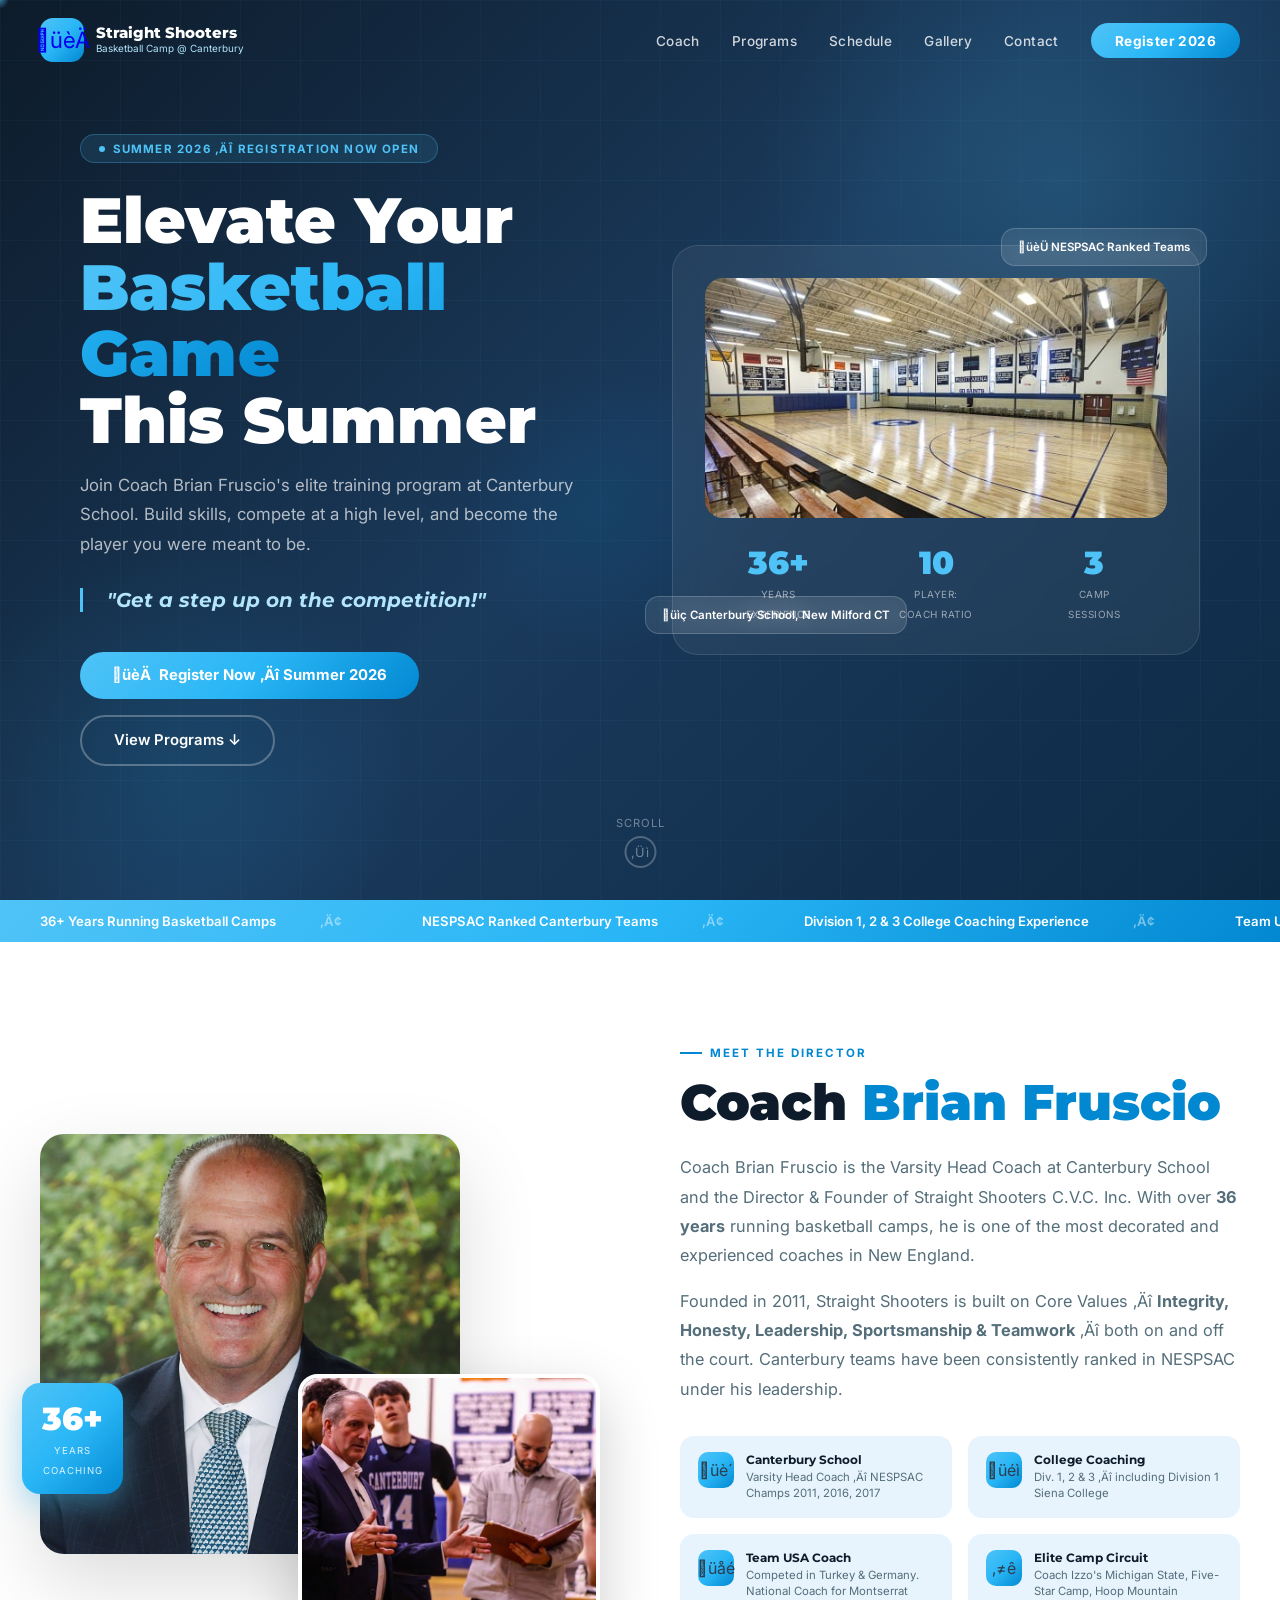
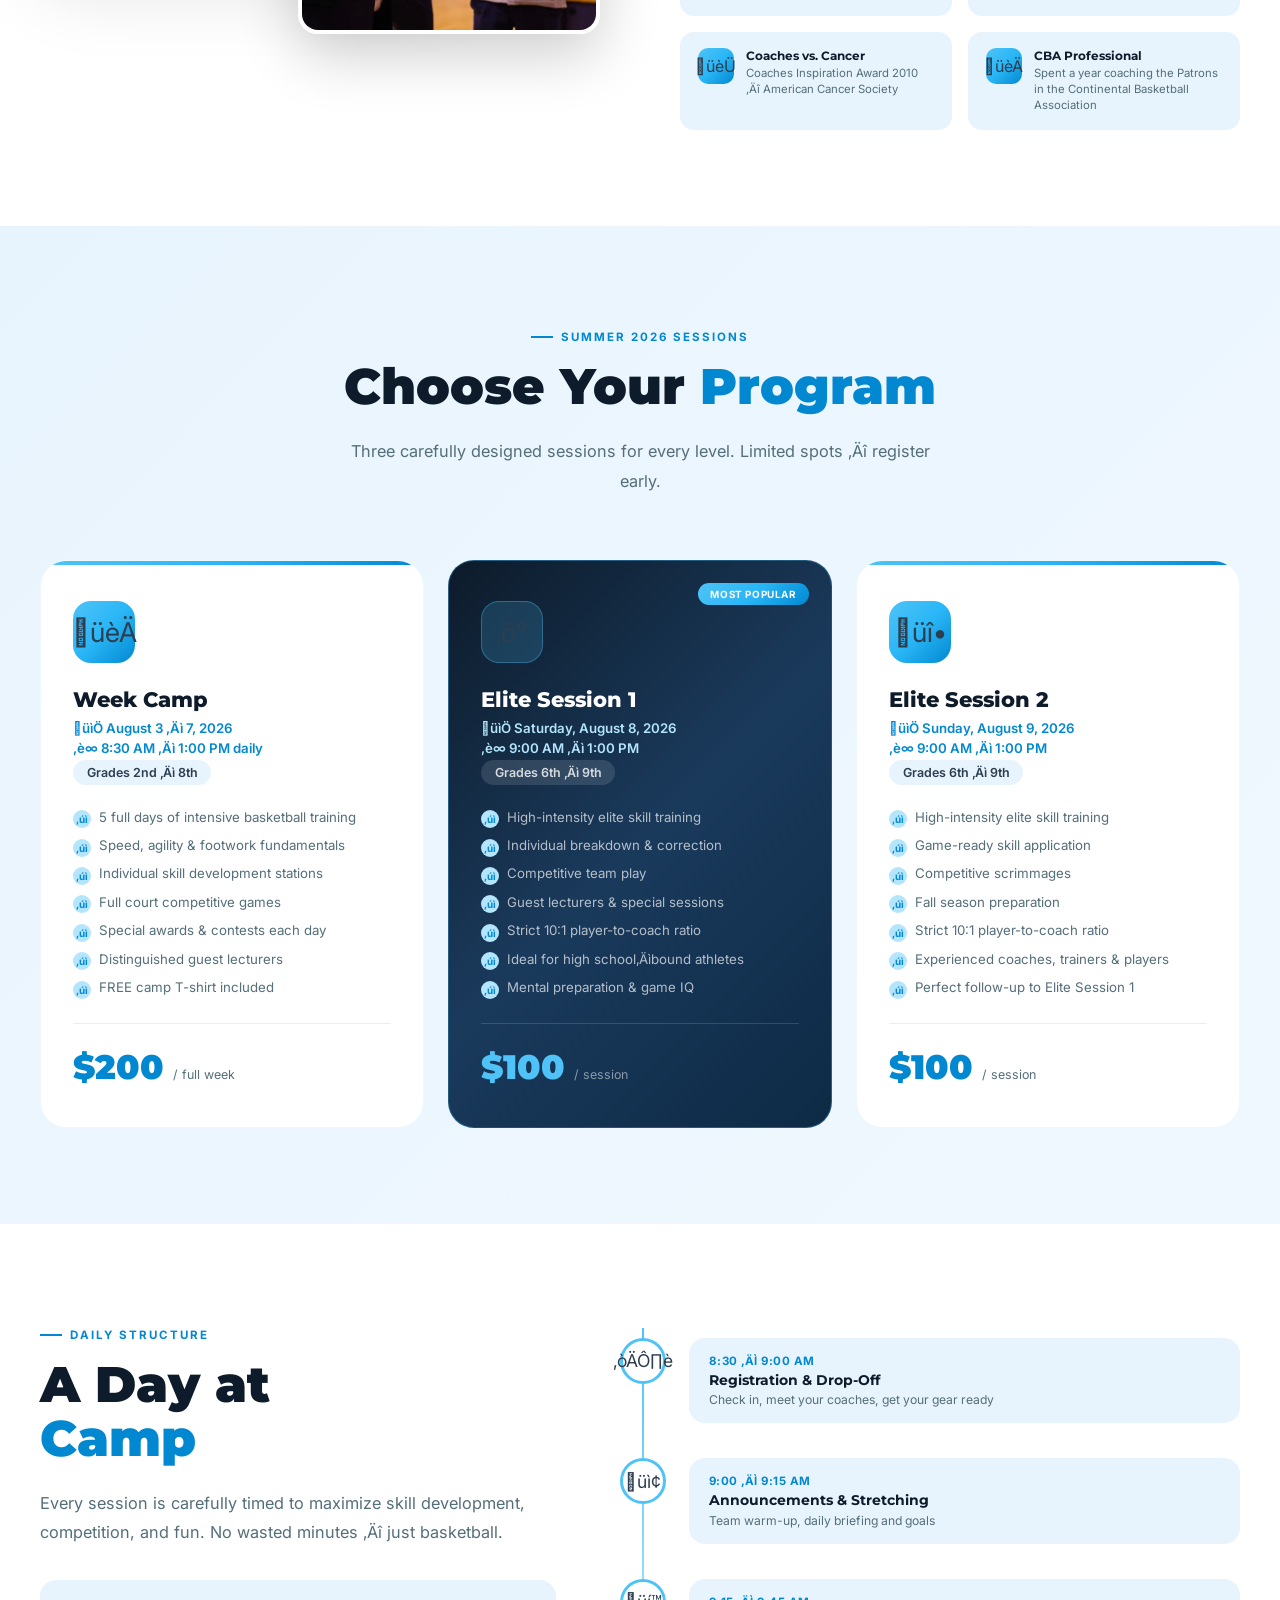
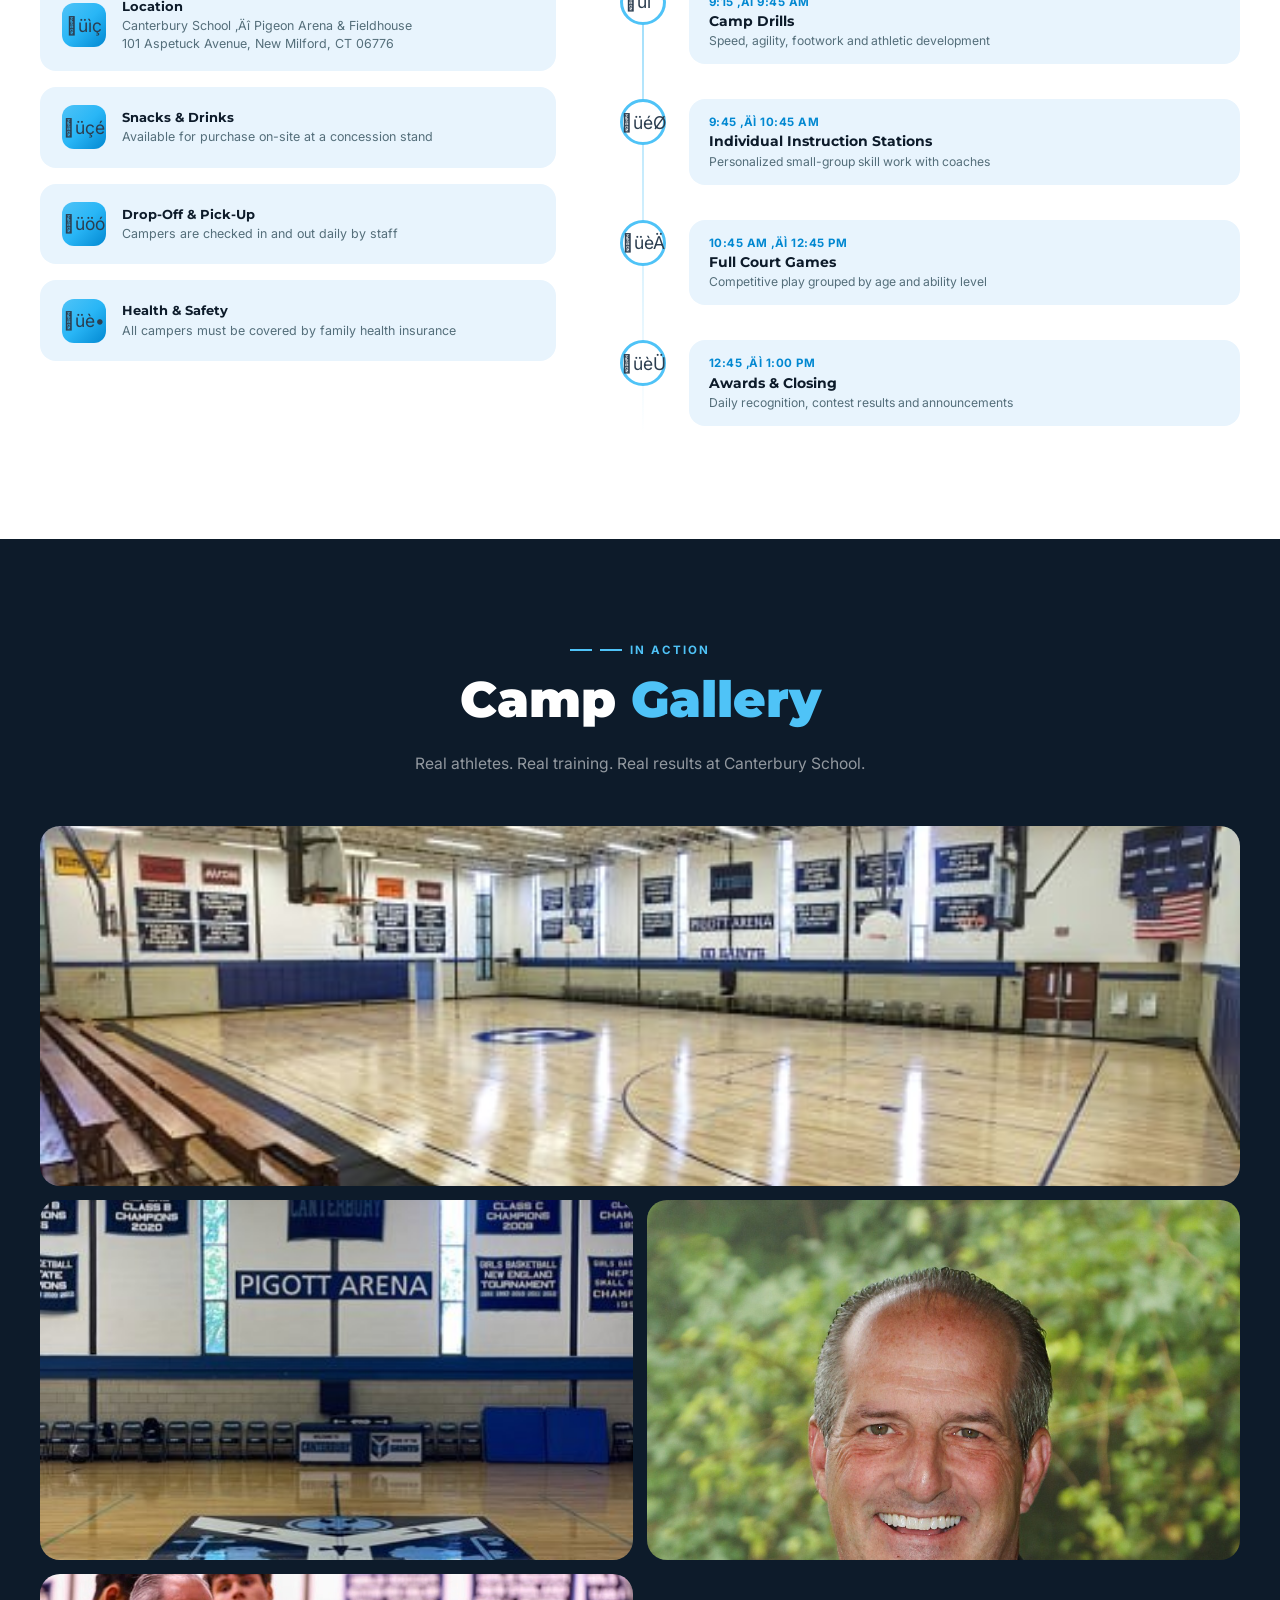
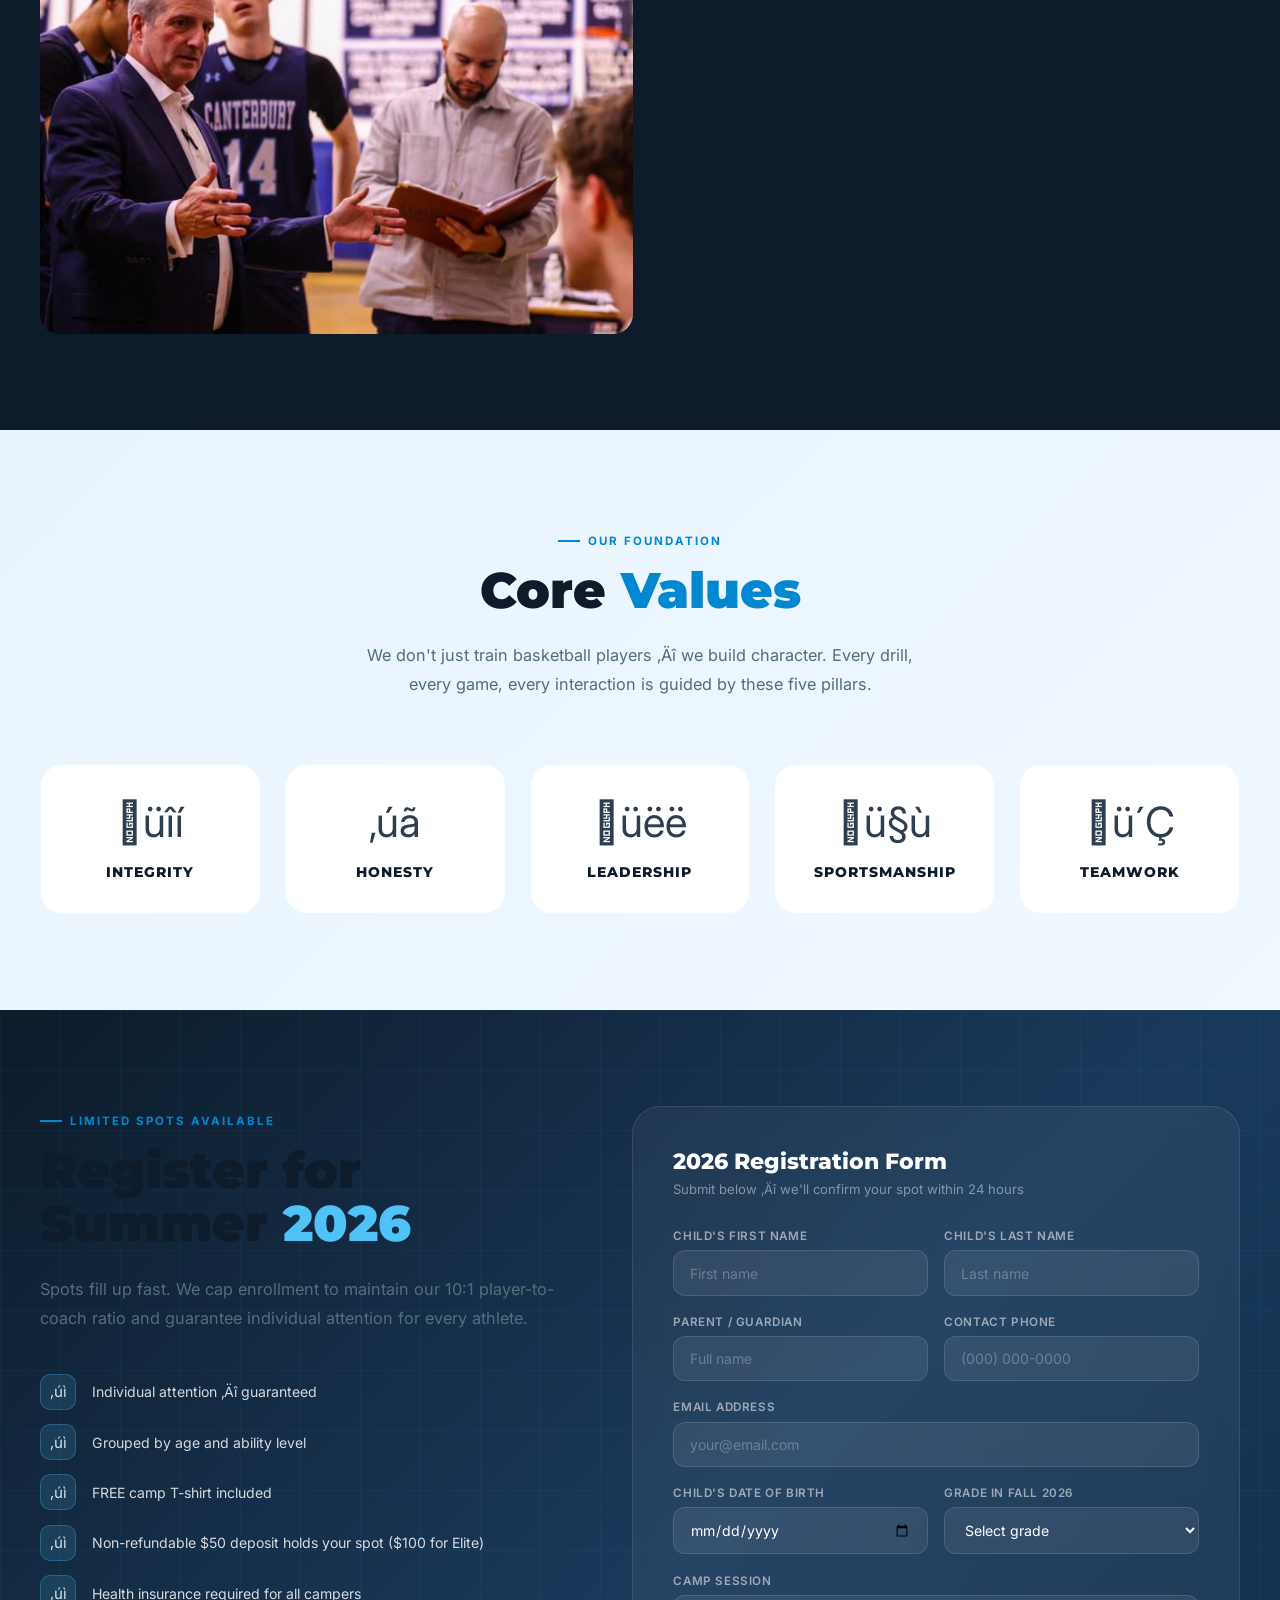
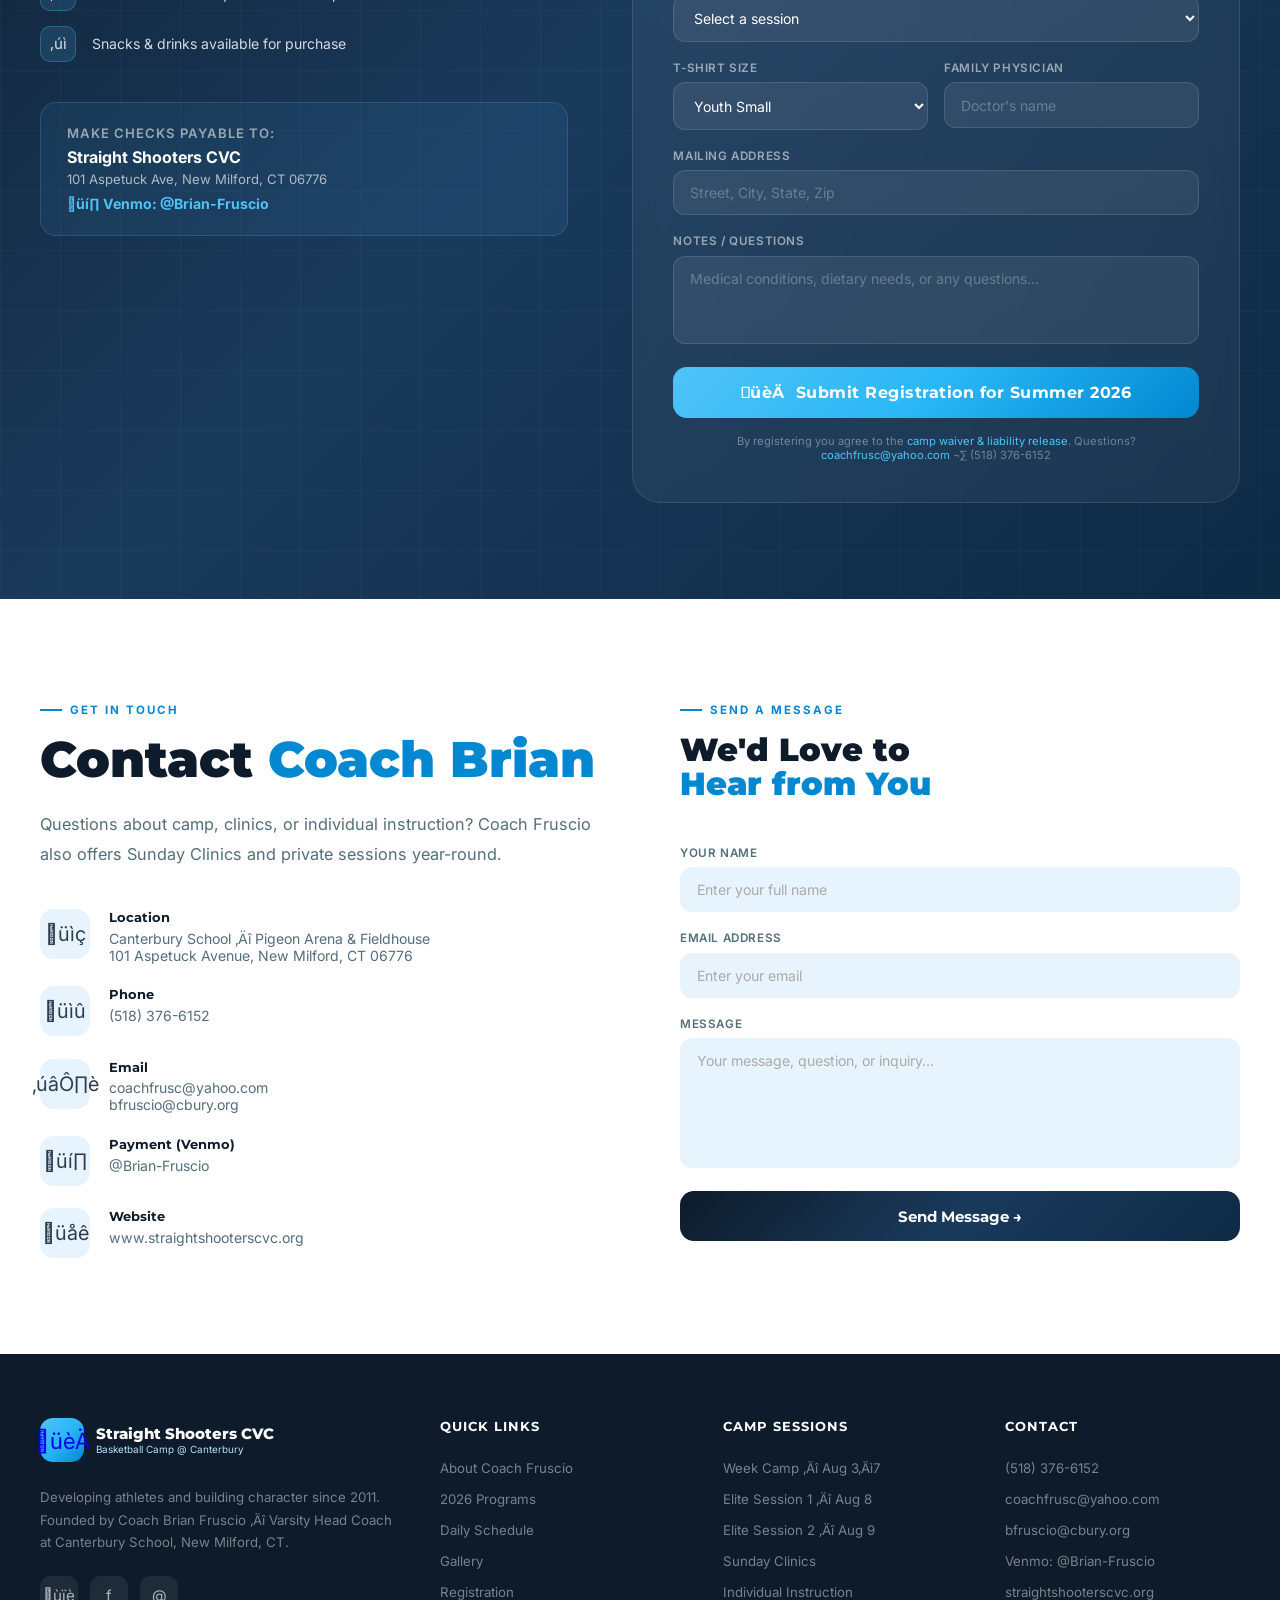
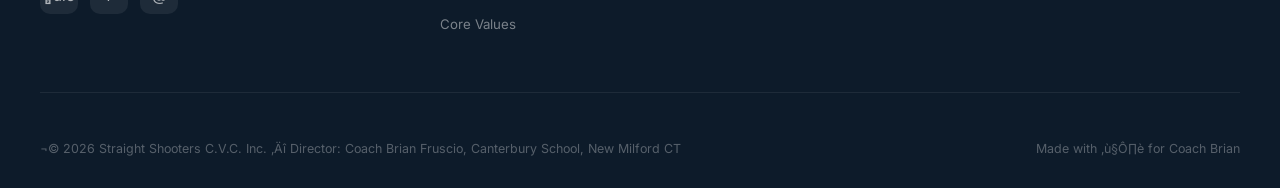
==== index.html @ f5b26ab9 "Create index.html" ====
<!DOCTYPE html>
<html lang="en">
<head>
  <meta charset="UTF-8">
  <meta name="viewport" content="width=device-width, initial-scale=1.0">
  <title>Straight Shooters Basketball Camp 2026 | Coach Brian Fruscio | Canterbury School</title>
  <link rel="preconnect" href="https://fonts.googleapis.com">
  <link rel="preconnect" href="https://fonts.gstatic.com" crossorigin>
  <link href="https://fonts.googleapis.com/css2?family=Montserrat:ital,wght@0,400;0,600;0,700;0,800;0,900;1,700&family=Inter:wght@300;400;500;600&display=swap" rel="stylesheet">
  <style>
    :root {
      --blue:        #4FC3F7;
      --blue-dark:   #0288D1;
      --blue-light:  #B3E5FC;
      --silver:      #B8C6D0;
      --silver-bg:   #E8F4FD;
      --white:       #FFFFFF;
      --navy:        #0D1B2A;
      --navy-2:      #1A2E42;
      --text:        #2C3E50;
      --text-muted:  #546E7A;
      --grad-hero:   linear-gradient(135deg,#0D1B2A 0%,#1A3A5C 50%,#0D2A45 100%);
      --grad-blue:   linear-gradient(135deg,#4FC3F7 0%,#29B6F6 50%,#0288D1 100%);
      --grad-light:  linear-gradient(135deg,#E8F4FD 0%,#F0F8FF 100%);
    }
    *{margin:0;padding:0;box-sizing:border-box}
    html{scroll-behavior:smooth}
    body{font-family:'Inter',sans-serif;color:var(--text);background:#F8FBFE;overflow-x:hidden}

    /* ‚îÄ‚îÄ CURSOR GLOW ‚îÄ‚îÄ */
    #cg{
      width:18px;height:18px;
      background:radial-gradient(circle,rgba(79,195,247,.55) 0%,transparent 70%);
      border-radius:50%;position:fixed;pointer-events:none;z-index:9999;
      transform:translate(-50%,-50%);transition:width .2s,height .2s;
    }

    /* ‚îÄ‚îÄ NAV ‚îÄ‚îÄ */
    nav{
      position:fixed;top:0;left:0;right:0;z-index:1000;
      padding:1.1rem 2.5rem;display:flex;align-items:center;justify-content:space-between;
      transition:all .4s ease;
    }
    nav.scrolled{
      background:rgba(13,27,42,.96);backdrop-filter:blur(20px);
      -webkit-backdrop-filter:blur(20px);padding:.75rem 2.5rem;
      box-shadow:0 4px 40px rgba(0,0,0,.35);
    }
    .nav-logo{display:flex;align-items:center;gap:.75rem;text-decoration:none}
    .nav-logo-ball{
      width:44px;height:44px;background:var(--grad-blue);border-radius:13px;
      display:flex;align-items:center;justify-content:center;font-size:1.4rem;
    }
    .nav-logo-name{font-family:'Montserrat',sans-serif;font-weight:800;font-size:.95rem;color:#fff;line-height:1.1}
    .nav-logo-sub{font-size:.62rem;font-weight:400;color:var(--blue-light)}
    .nav-links{display:flex;align-items:center;gap:2rem;list-style:none}
    .nav-links a{color:rgba(255,255,255,.8);text-decoration:none;font-size:.85rem;font-weight:500;letter-spacing:.4px;transition:color .25s}
    .nav-links a:hover{color:var(--blue)}
    .nav-cta{
      background:var(--grad-blue) !important;color:#fff !important;
      padding:.6rem 1.5rem !important;border-radius:50px !important;
      font-weight:700 !important;transition:transform .2s,box-shadow .2s !important;
    }
    .nav-cta:hover{transform:translateY(-2px);box-shadow:0 8px 28px rgba(79,195,247,.45) !important}
    .hamburger{display:none;flex-direction:column;gap:5px;cursor:pointer;z-index:1001}
    .hamburger span{width:24px;height:2px;background:#fff;border-radius:2px;transition:.3s}

    /* ‚îÄ‚îÄ HERO ‚îÄ‚îÄ */
    #hero{
      min-height:100vh;background:var(--grad-hero);
      position:relative;display:flex;align-items:center;overflow:hidden;
    }
    .hero-grid{
      position:absolute;inset:0;
      background-image:linear-gradient(rgba(79,195,247,.04) 1px,transparent 1px),
                        linear-gradient(90deg,rgba(79,195,247,.04) 1px,transparent 1px);
      background-size:60px 60px;
    }
    .glow-orb{position:absolute;border-radius:50%;pointer-events:none}
    .orb1{top:-15%;right:-8%;width:640px;height:640px;background:radial-gradient(circle,rgba(79,195,247,.18) 0%,transparent 68%);animation:floatOrb 7s ease-in-out infinite}
    .orb2{bottom:-12%;left:-5%;width:480px;height:480px;background:radial-gradient(circle,rgba(41,182,246,.12) 0%,transparent 68%);animation:floatOrb 9s ease-in-out infinite reverse}
    .orb3{top:40%;left:35%;width:300px;height:300px;background:radial-gradient(circle,rgba(2,136,209,.1) 0%,transparent 68%);animation:floatOrb 11s ease-in-out infinite}
    @keyframes floatOrb{0%,100%{transform:translateY(0)}50%{transform:translateY(-22px)}}

    .hero-inner{
      position:relative;z-index:2;max-width:1200px;margin:0 auto;padding:0 2.5rem;
      display:grid;grid-template-columns:1fr 1fr;gap:4rem;align-items:center;width:100%;
    }
    .hero-badge{
      display:inline-flex;align-items:center;gap:.5rem;
      background:rgba(79,195,247,.12);border:1px solid rgba(79,195,247,.28);
      border-radius:50px;padding:.4rem 1.1rem;font-size:.72rem;font-weight:700;
      color:var(--blue);letter-spacing:1.2px;text-transform:uppercase;margin-bottom:1.5rem;
      animation:fadeUp .7s ease both;
    }
    .hero-badge-dot{width:6px;height:6px;background:var(--blue);border-radius:50%;animation:pulse 2s ease-in-out infinite}
    @keyframes pulse{0%,100%{opacity:1;transform:scale(1)}50%{opacity:.45;transform:scale(1.6)}}
    .hero-title{
      font-family:'Montserrat',sans-serif;font-weight:900;
      font-size:clamp(2.6rem,5vw,4.8rem);line-height:1.04;color:#fff;
      margin-bottom:1.1rem;animation:fadeUp .8s .1s ease both;
    }
    .hero-title .hl{
      background:var(--grad-blue);-webkit-background-clip:text;
      -webkit-text-fill-color:transparent;background-clip:text;
    }
    .hero-sub{font-size:1.05rem;color:rgba(255,255,255,.68);margin-bottom:1.8rem;line-height:1.75;animation:fadeUp .8s .2s ease both}
    .hero-quote{
      font-family:'Montserrat',sans-serif;font-style:italic;font-weight:700;
      font-size:1.25rem;color:var(--blue-light);margin-bottom:2.5rem;
      padding-left:1.5rem;border-left:3px solid var(--blue);
      animation:fadeUp .8s .3s ease both;
    }
    .hero-btns{display:flex;gap:1rem;flex-wrap:wrap;animation:fadeUp .8s .4s ease both}
    .btn-blue{
      background:var(--grad-blue);color:#fff;padding:.9rem 2rem;
      border-radius:50px;text-decoration:none;font-weight:700;font-size:.93rem;
      display:inline-flex;align-items:center;gap:.5rem;
      transition:transform .2s,box-shadow .2s;border:none;cursor:pointer;
    }
    .btn-blue:hover{transform:translateY(-3px);box-shadow:0 18px 45px rgba(79,195,247,.5)}
    .btn-ghost{
      background:transparent;color:#fff;padding:.9rem 2rem;
      border-radius:50px;text-decoration:none;font-weight:600;font-size:.93rem;
      border:2px solid rgba(255,255,255,.28);display:inline-flex;align-items:center;
      gap:.5rem;transition:all .2s;
    }
    .btn-ghost:hover{border-color:var(--blue);color:var(--blue);transform:translateY(-3px)}

    /* Hero right card */
    .hero-card{
      background:rgba(255,255,255,.06);border:1px solid rgba(255,255,255,.11);
      border-radius:26px;padding:2rem;backdrop-filter:blur(12px);
      animation:fadeRight .9s .2s ease both;position:relative;
    }
    .hero-img-wrap{width:100%;height:240px;border-radius:18px;overflow:hidden;margin-bottom:1.6rem}
    .hero-img-wrap img{width:100%;height:100%;object-fit:cover;object-position:center 30%;transition:transform .5s}
    .hero-card:hover .hero-img-wrap img{transform:scale(1.06)}
    .hero-stats{display:grid;grid-template-columns:repeat(3,1fr);gap:.75rem}
    .hstat{text-align:center}
    .hstat-n{
      font-family:'Montserrat',sans-serif;font-weight:900;font-size:2rem;
      color:var(--blue);display:block;
    }
    .hstat-l{font-size:.62rem;color:rgba(255,255,255,.55);text-transform:uppercase;letter-spacing:.5px;line-height:1.3}
    .float-tag{
      position:absolute;background:rgba(255,255,255,.09);border:1px solid rgba(255,255,255,.18);
      border-radius:14px;padding:.7rem 1rem;backdrop-filter:blur(10px);
      display:flex;align-items:center;gap:.5rem;font-size:.72rem;color:#fff;font-weight:600;
    }
    .ft1{top:-18px;right:-8px;animation:floatTag 5s ease-in-out infinite}
    .ft2{bottom:20px;left:-28px;animation:floatTag 6s 1.5s ease-in-out infinite}
    @keyframes floatTag{0%,100%{transform:translateY(0)}50%{transform:translateY(-8px)}}

    .scroll-hint{
      position:absolute;bottom:2rem;left:50%;transform:translateX(-50%);
      display:flex;flex-direction:column;align-items:center;gap:.4rem;
      color:rgba(255,255,255,.4);font-size:.7rem;letter-spacing:1px;
    }
    .scroll-circle{
      width:32px;height:32px;border:2px solid rgba(255,255,255,.25);
      border-radius:50%;display:flex;align-items:center;justify-content:center;
      animation:scrollBounce 2s ease-in-out infinite;font-size:.8rem;
    }
    @keyframes scrollBounce{0%,100%{transform:translateY(0)}50%{transform:translateY(8px)}}

    /* ‚îÄ‚îÄ TICKER ‚îÄ‚îÄ */
    .ticker{background:var(--grad-blue);padding:.8rem 0;overflow:hidden}
    .ticker-track{
      display:flex;gap:0;animation:ticker 25s linear infinite;
      white-space:nowrap;
    }
    .ticker-track:hover{animation-play-state:paused}
    .tick-item{
      display:inline-flex;align-items:center;gap:.75rem;
      color:#fff;font-weight:600;font-size:.82rem;padding:0 2.5rem;
    }
    .tick-item::after{content:'‚Ä¢';margin-left:2rem;opacity:.45}
    @keyframes ticker{from{transform:translateX(0)}to{transform:translateX(-50%)}}

    /* ‚îÄ‚îÄ SECTION COMMONS ‚îÄ‚îÄ */
    section{padding:6rem 2.5rem}
    .container{max-width:1200px;margin:0 auto}
    .sec-label{
      display:inline-flex;align-items:center;gap:.5rem;
      font-size:.72rem;font-weight:700;letter-spacing:2px;
      text-transform:uppercase;color:var(--blue-dark);margin-bottom:1rem;
    }
    .sec-label::before{content:'';width:22px;height:2px;background:var(--blue-dark)}
    .sec-title{
      font-family:'Montserrat',sans-serif;font-weight:900;
      font-size:clamp(2rem,4vw,3.1rem);line-height:1.08;color:var(--navy);margin-bottom:1.5rem;
    }
    .sec-title .b{color:var(--blue-dark)}
    .sec-desc{font-size:1.02rem;color:var(--text-muted);line-height:1.8;max-width:580px}

    /* scroll-reveal */
    .sr{opacity:0;transform:translateY(38px);transition:opacity .7s ease,transform .7s ease}
    .sr.left{transform:translateX(-38px)}
    .sr.right{transform:translateX(38px)}
    .sr.vis{opacity:1;transform:translate(0)}

    /* ‚îÄ‚îÄ ABOUT ‚îÄ‚îÄ */
    #about{background:#fff}
    .about-grid{display:grid;grid-template-columns:1fr 1fr;gap:5rem;align-items:center}
    .img-stack{position:relative;height:500px}
    .img-main{
      position:absolute;width:75%;height:420px;border-radius:24px;overflow:hidden;
      top:0;left:0;box-shadow:0 30px 80px rgba(0,0,0,.14);
    }
    .img-main img,.img-sec img{width:100%;height:100%;object-fit:cover;transition:transform .5s}
    .img-main:hover img,.img-sec:hover img{transform:scale(1.05)}
    .img-sec{
      position:absolute;width:54%;height:260px;border-radius:20px;overflow:hidden;
      bottom:0;right:0;box-shadow:0 20px 60px rgba(0,0,0,.2);border:4px solid #fff;
    }
    .years-badge{
      position:absolute;bottom:140px;left:-18px;background:var(--grad-blue);
      border-radius:18px;padding:1rem 1.25rem;text-align:center;
      box-shadow:0 10px 30px rgba(79,195,247,.45);z-index:3;
    }
    .years-badge .n{font-family:'Montserrat',sans-serif;font-weight:900;font-size:2rem;color:#fff;display:block}
    .years-badge .t{font-size:.6rem;color:rgba(255,255,255,.85);text-transform:uppercase;letter-spacing:1px}
    .achiev-grid{display:grid;grid-template-columns:1fr 1fr;gap:1rem;margin-top:2rem}
    .achiev{
      display:flex;align-items:flex-start;gap:.75rem;padding:1rem 1.1rem;
      background:var(--silver-bg);border-radius:14px;transition:transform .2s,box-shadow .2s;
    }
    .achiev:hover{transform:translateY(-3px);box-shadow:0 12px 28px rgba(0,0,0,.08)}
    .achiev-ico{
      width:36px;height:36px;background:var(--grad-blue);border-radius:10px;
      display:flex;align-items:center;justify-content:center;font-size:1rem;flex-shrink:0;
    }
    .achiev h4{font-family:'Montserrat',sans-serif;font-weight:700;font-size:.78rem;color:var(--navy);margin-bottom:.2rem}
    .achiev p{font-size:.71rem;color:var(--text-muted);line-height:1.4}

    /* ‚îÄ‚îÄ PROGRAMS ‚îÄ‚îÄ */
    #programs{background:var(--grad-light)}
    .prog-hdr{text-align:center;margin-bottom:4rem}
    .prog-grid{display:grid;grid-template-columns:repeat(3,1fr);gap:1.5rem}
    .prog-card{
      background:#fff;border-radius:26px;padding:2.5rem 2rem;
      position:relative;overflow:hidden;border:1px solid rgba(79,195,247,.1);
      transition:transform .3s,box-shadow .3s;
    }
    .prog-card::before{content:'';position:absolute;top:0;left:0;right:0;height:4px;background:var(--grad-blue)}
    .prog-card.feat{background:var(--grad-hero);border-color:rgba(79,195,247,.3)}
    .prog-card.feat::before{display:none}
    .prog-card:hover{transform:translateY(-9px);box-shadow:0 32px 70px rgba(0,0,0,.11)}
    .prog-card.feat:hover{box-shadow:0 32px 70px rgba(79,195,247,.3)}
    .prog-ico{
      width:62px;height:62px;background:var(--grad-blue);border-radius:18px;
      display:flex;align-items:center;justify-content:center;font-size:1.7rem;margin-bottom:1.5rem;
    }
    .prog-card.feat .prog-ico{background:rgba(79,195,247,.18);border:1px solid rgba(79,195,247,.35)}
    .popular{
      position:absolute;top:1.4rem;right:1.4rem;background:var(--grad-blue);
      color:#fff;font-size:.62rem;font-weight:700;padding:.3rem .75rem;
      border-radius:50px;text-transform:uppercase;letter-spacing:.6px;
    }
    .prog-title{font-family:'Montserrat',sans-serif;font-weight:800;font-size:1.3rem;margin-bottom:.5rem;color:var(--navy)}
    .prog-card.feat .prog-title{color:#fff}
    .prog-date{font-size:.83rem;color:var(--blue-dark);font-weight:600;margin-bottom:.25rem}
    .prog-card.feat .prog-date{color:var(--blue-light)}
    .prog-grade{
      display:inline-block;background:var(--silver-bg);color:var(--text);
      padding:.3rem .85rem;border-radius:50px;font-size:.78rem;font-weight:600;margin-bottom:1.5rem;
    }
    .prog-card.feat .prog-grade{background:rgba(255,255,255,.12);color:rgba(255,255,255,.8)}
    .prog-feats{list-style:none;margin-bottom:1.5rem}
    .prog-feats li{
      display:flex;align-items:flex-start;gap:.5rem;font-size:.83rem;
      color:var(--text-muted);margin-bottom:.55rem;
    }
    .prog-card.feat .prog-feats li{color:rgba(255,255,255,.68)}
    .prog-feats li::before{
      content:'‚úì';width:18px;height:18px;min-width:18px;background:var(--blue-light);color:var(--blue-dark);
      border-radius:50%;display:flex;align-items:center;justify-content:center;
      font-size:.62rem;font-weight:700;margin-top:.1rem;
    }
    .prog-price{border-top:1px solid rgba(0,0,0,.07);padding-top:1.4rem;display:flex;align-items:baseline;gap:.3rem}
    .prog-card.feat .prog-price{border-top-color:rgba(255,255,255,.14)}
    .price{font-family:'Montserrat',sans-serif;font-weight:900;font-size:2.1rem;color:var(--blue-dark)}
    .prog-card.feat .price{color:var(--blue)}
    .price-lbl{font-size:.78rem;color:var(--text-muted)}
    .prog-card.feat .price-lbl{color:rgba(255,255,255,.5)}

    /* ‚îÄ‚îÄ SCHEDULE ‚îÄ‚îÄ */
    #schedule{background:#fff}
    .sched-grid{display:grid;grid-template-columns:1fr 1.2fr;gap:4rem;align-items:start}
    .info-cards{display:grid;gap:1rem;margin-top:2rem}
    .info-card{
      background:var(--silver-bg);border-radius:16px;padding:1.15rem 1.4rem;
      display:flex;align-items:center;gap:1rem;
    }
    .info-card-ico{
      width:44px;height:44px;background:var(--grad-blue);border-radius:12px;
      display:flex;align-items:center;justify-content:center;font-size:1.1rem;flex-shrink:0;
    }
    .info-card h4{font-family:'Montserrat',sans-serif;font-weight:700;font-size:.83rem;color:var(--navy);margin-bottom:.2rem}
    .info-card p{font-size:.78rem;color:var(--text-muted);line-height:1.4}
    .timeline{position:relative;padding-left:0}
    .timeline::before{
      content:'';position:absolute;left:22px;top:8px;bottom:8px;
      width:2px;background:linear-gradient(to bottom,var(--blue),var(--blue-light),transparent);
    }
    .tl-item{display:flex;gap:1.4rem;padding:1.1rem 0;cursor:default}
    .tl-dot{
      width:46px;height:46px;background:#fff;border:3px solid var(--blue);border-radius:50%;
      display:flex;align-items:center;justify-content:center;font-size:1.1rem;
      flex-shrink:0;position:relative;z-index:1;transition:all .3s;
    }
    .tl-item:hover .tl-dot{background:var(--blue);transform:scale(1.1)}
    .tl-body{
      background:var(--silver-bg);border-radius:16px;padding:1rem 1.25rem;flex:1;
      transition:transform .2s,box-shadow .2s;
    }
    .tl-item:hover .tl-body{transform:translateX(5px);box-shadow:0 8px 22px rgba(0,0,0,.07)}
    .tl-time{font-size:.72rem;font-weight:700;color:var(--blue-dark);text-transform:uppercase;letter-spacing:.5px;margin-bottom:.2rem}
    .tl-act{font-family:'Montserrat',sans-serif;font-weight:700;font-size:.9rem;color:var(--navy)}
    .tl-desc{font-size:.76rem;color:var(--text-muted);margin-top:.2rem}

    /* ‚îÄ‚îÄ GALLERY ‚îÄ‚îÄ */
    #gallery{background:var(--navy);overflow:hidden}
    .gal-hdr{text-align:center;margin-bottom:3rem}
    .gal-hdr .sec-title{color:#fff}
    .gal-hdr .sec-label{color:var(--blue)}
    .gal-hdr .sec-label::before{background:var(--blue)}
    .gal-grid{
      display:grid;grid-template-columns:repeat(2,1fr);
      grid-auto-rows:360px;gap:14px;
    }
    .gal-item{position:relative;overflow:hidden;border-radius:20px;cursor:pointer}
    .gal-item:nth-child(1){grid-column:span 2;grid-row:span 1}
    .gal-item img{
      width:100%;height:100%;object-fit:cover;object-position:center;
      transition:transform .5s ease;display:block;
    }
    .gal-over{
      position:absolute;inset:0;
      background:linear-gradient(to top,rgba(13,27,42,.8) 0%,transparent 60%);
      opacity:0;transition:opacity .3s;display:flex;align-items:flex-end;padding:1.4rem;
    }
    .gal-item:hover .gal-over{opacity:1}
    .gal-item:hover img{transform:scale(1.08)}
    .gal-lbl{font-family:'Montserrat',sans-serif;font-weight:700;font-size:.82rem;color:#fff}

    /* lightbox */
    #lb{
      display:none;position:fixed;inset:0;background:rgba(0,0,0,.95);
      z-index:9998;align-items:center;justify-content:center;
    }
    #lb.on{display:flex}
    #lb img{max-width:90vw;max-height:90vh;object-fit:contain;border-radius:18px;box-shadow:0 40px 100px rgba(0,0,0,.5)}
    #lb-close{
      position:absolute;top:1.8rem;right:1.8rem;width:48px;height:48px;
      background:rgba(255,255,255,.1);border-radius:50%;display:flex;align-items:center;
      justify-content:center;cursor:pointer;font-size:1.5rem;color:#fff;transition:background .2s;
      border:none;
    }
    #lb-close:hover{background:rgba(255,255,255,.22)}

    /* ‚îÄ‚îÄ VALUES ‚îÄ‚îÄ */
    #values{background:var(--grad-light)}
    .vals-hdr{text-align:center;margin-bottom:4rem}
    .vals-grid{display:grid;grid-template-columns:repeat(5,1fr);gap:1.5rem}
    .val-card{
      background:#fff;border-radius:22px;padding:2rem 1.5rem;text-align:center;
      border:1px solid rgba(79,195,247,.1);transition:all .3s;
    }
    .val-card:hover{transform:translateY(-9px);box-shadow:0 28px 60px rgba(79,195,247,.2);border-color:var(--blue)}
    .val-ico{font-size:2.6rem;display:block;margin-bottom:1rem}
    .val-name{font-family:'Montserrat',sans-serif;font-weight:800;font-size:.88rem;color:var(--navy);text-transform:uppercase;letter-spacing:1px}

    /* ‚îÄ‚îÄ REGISTER ‚îÄ‚îÄ */
    #register{background:var(--grad-hero);position:relative;overflow:hidden}
    #register::before{
      content:'';position:absolute;inset:0;
      background-image:linear-gradient(rgba(79,195,247,.045) 1px,transparent 1px),
                        linear-gradient(90deg,rgba(79,195,247,.045) 1px,transparent 1px);
      background-size:60px 60px;
    }
    .reg-inner{position:relative;z-index:1;display:grid;grid-template-columns:1fr 1.15fr;gap:4rem;align-items:start}
    .reg-left .sec-title{color:#fff}
    .reg-left .sec-label{color:var(--blue)}
    .reg-left .sec-label::before{background:var(--blue)}
    .reg-left .sec-desc{color:rgba(255,255,255,.68)}
    .reg-highlights{margin-top:2.5rem;display:grid;gap:.9rem}
    .reg-hl{display:flex;align-items:center;gap:1rem;color:rgba(255,255,255,.82);font-size:.88rem}
    .reg-hl-ico{
      width:36px;height:36px;background:rgba(79,195,247,.14);border:1px solid rgba(79,195,247,.28);
      border-radius:10px;display:flex;align-items:center;justify-content:center;
      font-size:.95rem;flex-shrink:0;
    }
    .pay-box{
      margin-top:2.5rem;padding:1.4rem 1.6rem;
      background:rgba(79,195,247,.08);border:1px solid rgba(79,195,247,.2);border-radius:16px;
    }
    .pay-box p{font-size:.82rem;color:rgba(255,255,255,.55);margin-bottom:.4rem;font-weight:600;text-transform:uppercase;letter-spacing:1px}
    .pay-box strong{font-size:1rem;color:#fff;font-weight:700;display:block}
    .pay-box small{font-size:.82rem;color:rgba(255,255,255,.65);display:block;margin-top:.25rem}
    .pay-box .venmo{font-size:.88rem;color:var(--blue);font-weight:700;margin-top:.5rem;display:block}

    /* form card */
    .form-card{
      background:rgba(255,255,255,.05);border:1px solid rgba(255,255,255,.1);
      border-radius:28px;padding:2.5rem;backdrop-filter:blur(12px);
    }
    .form-title{font-family:'Montserrat',sans-serif;font-weight:800;font-size:1.4rem;color:#fff;margin-bottom:.4rem}
    .form-sub{font-size:.82rem;color:rgba(255,255,255,.45);margin-bottom:2rem}
    .f-row{display:grid;grid-template-columns:1fr 1fr;gap:1rem}
    .fg{margin-bottom:1.2rem}
    .fg label{
      display:block;font-size:.73rem;font-weight:600;color:rgba(255,255,255,.55);
      text-transform:uppercase;letter-spacing:.6px;margin-bottom:.45rem;
    }
    .fg input,.fg select,.fg textarea{
      width:100%;background:rgba(255,255,255,.07);border:1px solid rgba(255,255,255,.12);
      border-radius:12px;padding:.82rem 1rem;color:#fff;font-size:.88rem;
      font-family:'Inter',sans-serif;transition:border-color .2s,background .2s;outline:none;
    }
    .fg select option{background:var(--navy-2);color:#fff}
    .fg input:focus,.fg select:focus,.fg textarea:focus{border-color:var(--blue);background:rgba(79,195,247,.07)}
    .fg input::placeholder,.fg textarea::placeholder{color:rgba(255,255,255,.28)}
    .fg textarea{height:88px;resize:none}
    .f-submit{
      width:100%;background:var(--grad-blue);color:#fff;border:none;border-radius:14px;
      padding:1rem;font-family:'Montserrat',sans-serif;font-weight:700;font-size:1rem;
      cursor:pointer;transition:transform .2s,box-shadow .2s;letter-spacing:.5px;
    }
    .f-submit:hover{transform:translateY(-2px);box-shadow:0 14px 38px rgba(79,195,247,.52)}
    .f-note{text-align:center;font-size:.7rem;color:rgba(255,255,255,.38);margin-top:1rem}
    .f-note a{color:var(--blue);text-decoration:none}

    /* ‚îÄ‚îÄ CONTACT ‚îÄ‚îÄ */
    #contact{background:#fff}
    .contact-grid{display:grid;grid-template-columns:1fr 1fr;gap:5rem;align-items:start}
    .contact-items{display:grid;gap:1.4rem;margin-top:2.5rem}
    .c-item{display:flex;gap:1.2rem;align-items:flex-start}
    .c-ico{
      width:50px;height:50px;background:var(--silver-bg);border-radius:14px;
      display:flex;align-items:center;justify-content:center;font-size:1.25rem;
      flex-shrink:0;transition:all .3s;
    }
    .c-item:hover .c-ico{background:var(--grad-blue);transform:scale(1.06)}
    .c-item h4{font-family:'Montserrat',sans-serif;font-weight:700;font-size:.83rem;color:var(--navy);margin-bottom:.3rem}
    .c-item p,.c-item a{font-size:.88rem;color:var(--text-muted);text-decoration:none;transition:color .2s;display:block}
    .c-item a:hover{color:var(--blue-dark)}

    /* simple contact form */
    .cf .fg label{color:var(--text-muted)}
    .cf .fg input,.cf .fg textarea{
      background:var(--silver-bg);border:1px solid transparent;color:var(--text);
    }
    .cf .fg input:focus,.cf .fg textarea:focus{border-color:var(--blue);background:#fff}
    .cf .fg input::placeholder,.cf .fg textarea::placeholder{color:#aaa}
    .cf .fg textarea{height:130px;resize:none}
    .btn-navy{
      width:100%;background:var(--grad-hero);color:#fff;border:none;border-radius:14px;
      padding:.95rem 2rem;font-family:'Montserrat',sans-serif;font-weight:700;font-size:.95rem;
      cursor:pointer;transition:transform .2s,box-shadow .2s;
    }
    .btn-navy:hover{transform:translateY(-2px);box-shadow:0 14px 38px rgba(13,27,42,.28)}

    /* ‚îÄ‚îÄ FOOTER ‚îÄ‚îÄ */
    footer{background:var(--navy);padding:4rem 2.5rem 2rem}
    .footer-top{
      max-width:1200px;margin:0 auto;display:grid;
      grid-template-columns:1.5fr 1fr 1fr 1fr;gap:3rem;
      margin-bottom:3rem;padding-bottom:3rem;
      border-bottom:1px solid rgba(255,255,255,.07);
    }
    .f-brand p{font-size:.83rem;color:rgba(255,255,255,.45);line-height:1.7;margin:1rem 0 1.4rem}
    .socials{display:flex;gap:.75rem}
    .soc{
      width:38px;height:38px;background:rgba(255,255,255,.07);border-radius:10px;
      display:flex;align-items:center;justify-content:center;font-size:.95rem;
      text-decoration:none;color:rgba(255,255,255,.65);transition:background .2s,transform .2s;
    }
    .soc:hover{background:var(--blue);transform:translateY(-3px);color:#fff}
    .f-col h4{
      font-family:'Montserrat',sans-serif;font-weight:700;font-size:.82rem;color:#fff;
      text-transform:uppercase;letter-spacing:1px;margin-bottom:1.4rem;
    }
    .f-col ul{list-style:none}
    .f-col ul li{margin-bottom:.7rem}
    .f-col ul li a{font-size:.83rem;color:rgba(255,255,255,.45);text-decoration:none;transition:color .2s}
    .f-col ul li a:hover{color:var(--blue)}
    .footer-bot{
      max-width:1200px;margin:0 auto;display:flex;align-items:center;
      justify-content:space-between;font-size:.78rem;color:rgba(255,255,255,.3);
    }

    /* ‚îÄ‚îÄ TOAST ‚îÄ‚îÄ */
    #toast{
      position:fixed;bottom:2rem;right:2rem;background:#162B44;color:#fff;
      padding:1rem 1.5rem;border-radius:14px;font-size:.88rem;font-weight:500;
      box-shadow:0 20px 50px rgba(0,0,0,.35);transform:translateY(110px);opacity:0;
      transition:all .4s ease;z-index:9997;display:flex;align-items:center;gap:.75rem;
      border-left:3px solid var(--blue);
    }
    #toast.show{transform:translateY(0);opacity:1}

    /* ‚îÄ‚îÄ ANIMATIONS ‚îÄ‚îÄ */
    @keyframes fadeUp{from{opacity:0;transform:translateY(22px)}to{opacity:1;transform:translateY(0)}}
    @keyframes fadeRight{from{opacity:0;transform:translateX(40px)}to{opacity:1;transform:translateX(0)}}

    /* ‚îÄ‚îÄ RESPONSIVE ‚îÄ‚îÄ */
    @media(max-width:1024px){
      .hero-inner{grid-template-columns:1fr;text-align:center}
      .hero-card{display:none}
      .hero-btns{justify-content:center}
      .about-grid{grid-template-columns:1fr}
      .img-stack{height:310px}
      .prog-grid{grid-template-columns:1fr 1fr}
      .vals-grid{grid-template-columns:repeat(3,1fr)}
      .footer-top{grid-template-columns:1fr 1fr}
      .reg-inner{grid-template-columns:1fr}
      .contact-grid{grid-template-columns:1fr}
      .gal-grid{grid-template-columns:repeat(3,1fr)}
      .sched-grid{grid-template-columns:1fr}
    }
    @media(max-width:768px){
      .prog-grid{grid-template-columns:1fr}
      .nav-links{display:none}
      .hamburger{display:flex}
      .f-row{grid-template-columns:1fr}
      .gal-grid{grid-template-columns:repeat(2,1fr)}
      .gal-item:nth-child(1){grid-column:span 2}
      .vals-grid{grid-template-columns:1fr 1fr}
      .footer-top{grid-template-columns:1fr}
      .footer-bot{flex-direction:column;gap:.5rem;text-align:center}
      .achiev-grid{grid-template-columns:1fr}
    }
    @media(max-width:480px){
      section{padding:4.5rem 1.5rem}
      .vals-grid{grid-template-columns:1fr}
      .gal-grid{grid-template-columns:1fr}
      .gal-item:nth-child(1){grid-column:span 1}
      .gal-item:nth-child(5){grid-column:span 1}
    }
  </style>
</head>
<body>

<!-- Cursor glow -->
<div id="cg"></div>

<!-- Lightbox -->
<div id="lb">
  <button id="lb-close" onclick="closeLb()">‚úï</button>
  <img id="lb-img" src="" alt="">
</div>

<!-- Toast -->
<div id="toast"><span>üèÄ</span><span id="toast-msg"></span></div>

<!-- ‚ïê‚ïê‚ïê‚ïê‚ïê‚ïê‚ïê‚ïê‚ïê‚ïê‚ïê‚ïê‚ïê‚ïê‚ïê‚ïê‚ïê‚ïê‚ïê‚ïê‚ïê‚ïê‚ïê‚ïê‚ïê‚ïê‚ïê‚ïê‚ïê‚ïê‚ïê‚ïê‚ïê‚ïê‚ïê‚ïê‚ïê‚ïê‚ïê
     NAVIGATION
‚ïê‚ïê‚ïê‚ïê‚ïê‚ïê‚ïê‚ïê‚ïê‚ïê‚ïê‚ïê‚ïê‚ïê‚ïê‚ïê‚ïê‚ïê‚ïê‚ïê‚ïê‚ïê‚ïê‚ïê‚ïê‚ïê‚ïê‚ïê‚ïê‚ïê‚ïê‚ïê‚ïê‚ïê‚ïê‚ïê‚ïê‚ïê‚ïê‚ïê -->
<nav id="nav">
  <a href="#hero" class="nav-logo">
    <div class="nav-logo-ball">üèÄ</div>
    <div>
      <div class="nav-logo-name">Straight Shooters</div>
      <div class="nav-logo-sub">Basketball Camp @ Canterbury</div>
    </div>
  </a>
  <ul class="nav-links" id="navLinks">
    <li><a href="#about">Coach</a></li>
    <li><a href="#programs">Programs</a></li>
    <li><a href="#schedule">Schedule</a></li>
    <li><a href="#gallery">Gallery</a></li>
    <li><a href="#contact">Contact</a></li>
    <li><a href="#register" class="nav-cta">Register 2026</a></li>
  </ul>
  <div class="hamburger" onclick="toggleNav()" id="hamburger">
    <span></span><span></span><span></span>
  </div>
</nav>

<!-- ‚ïê‚ïê‚ïê‚ïê‚ïê‚ïê‚ïê‚ïê‚ïê‚ïê‚ïê‚ïê‚ïê‚ïê‚ïê‚ïê‚ïê‚ïê‚ïê‚ïê‚ïê‚ïê‚ïê‚ïê‚ïê‚ïê‚ïê‚ïê‚ïê‚ïê‚ïê‚ïê‚ïê‚ïê‚ïê‚ïê‚ïê‚ïê‚ïê
     HERO
‚ïê‚ïê‚ïê‚ïê‚ïê‚ïê‚ïê‚ïê‚ïê‚ïê‚ïê‚ïê‚ïê‚ïê‚ïê‚ïê‚ïê‚ïê‚ïê‚ïê‚ïê‚ïê‚ïê‚ïê‚ïê‚ïê‚ïê‚ïê‚ïê‚ïê‚ïê‚ïê‚ïê‚ïê‚ïê‚ïê‚ïê‚ïê‚ïê‚ïê -->
<section id="hero">
  <div class="hero-grid"></div>
  <div class="glow-orb orb1"></div>
  <div class="glow-orb orb2"></div>
  <div class="glow-orb orb3"></div>

  <div class="hero-inner">
    <!-- LEFT -->
    <div>
      <div class="hero-badge">
        <span class="hero-badge-dot"></span>
        Summer 2026 ‚Äî Registration Now Open
      </div>
      <h1 class="hero-title">
        Elevate Your<br>
        <span class="hl">Basketball Game</span><br>
        This Summer
      </h1>
      <p class="hero-sub">
        Join Coach Brian Fruscio's elite training program at Canterbury School.
        Build skills, compete at a high level, and become the player you were meant to be.
      </p>
      <div class="hero-quote">"Get a step up on the competition!"</div>
      <div class="hero-btns">
        <a href="#register" class="btn-blue">üèÄ &nbsp;Register Now ‚Äî Summer 2026</a>
        <a href="#programs" class="btn-ghost">View Programs &darr;</a>
      </div>
    </div>

    <!-- RIGHT -->
    <div class="hero-card">
      <div class="float-tag ft1">üèÜ NESPSAC Ranked Teams</div>
      <div class="float-tag ft2">üìç Canterbury School, New Milford CT</div>
      <div class="hero-img-wrap">
        <img src="[data-uri]" alt="Canterbury Pigott Arena">
      </div>
      <div class="hero-stats">
        <div class="hstat">
          <span class="hstat-n" data-count="36">0</span>
          <span class="hstat-l">Years<br>Experience</span>
        </div>
        <div class="hstat">
          <span class="hstat-n" data-count="10">0</span>
          <span class="hstat-l">Player:<br>Coach Ratio</span>
        </div>
        <div class="hstat">
          <span class="hstat-n" data-count="3">0</span>
          <span class="hstat-l">Camp<br>Sessions</span>
        </div>
      </div>
    </div>
  </div>

  <div class="scroll-hint">
    <span>SCROLL</span>
    <div class="scroll-circle">‚Üì</div>
  </div>
</section>

<!-- ‚ïê‚ïê‚ïê‚ïê‚ïê‚ïê‚ïê‚ïê‚ïê‚ïê‚ïê‚ïê‚ïê‚ïê‚ïê‚ïê‚ïê‚ïê‚ïê‚ïê‚ïê‚ïê‚ïê‚ïê‚ïê‚ïê‚ïê‚ïê‚ïê‚ïê‚ïê‚ïê‚ïê‚ïê‚ïê‚ïê‚ïê‚ïê‚ïê
     TICKER
‚ïê‚ïê‚ïê‚ïê‚ïê‚ïê‚ïê‚ïê‚ïê‚ïê‚ïê‚ïê‚ïê‚ïê‚ïê‚ïê‚ïê‚ïê‚ïê‚ïê‚ïê‚ïê‚ïê‚ïê‚ïê‚ïê‚ïê‚ïê‚ïê‚ïê‚ïê‚ïê‚ïê‚ïê‚ïê‚ïê‚ïê‚ïê‚ïê‚ïê -->
<div class="ticker">
  <div class="ticker-track">
    <span class="tick-item">36+ Years Running Basketball Camps</span>
    <span class="tick-item">NESPSAC Ranked Canterbury Teams</span>
    <span class="tick-item">Division 1, 2 &amp; 3 College Coaching Experience</span>
    <span class="tick-item">Team USA ‚Äî Competed in Turkey &amp; Germany</span>
    <span class="tick-item">Coaches vs. Cancer Inspiration Award 2010</span>
    <span class="tick-item">Five-Star Camp &amp; Hoop Mountain All-Academic</span>
    <span class="tick-item">Limited 10:1 Player-to-Coach Ratio</span>
    <span class="tick-item">Individual Attention Guaranteed</span>
    <span class="tick-item">FREE Camp T-Shirt Included</span>
    <!-- duplicate for seamless loop -->
    <span class="tick-item">36+ Years Running Basketball Camps</span>
    <span class="tick-item">NESPSAC Ranked Canterbury Teams</span>
    <span class="tick-item">Division 1, 2 &amp; 3 College Coaching Experience</span>
    <span class="tick-item">Team USA ‚Äî Competed in Turkey &amp; Germany</span>
    <span class="tick-item">Coaches vs. Cancer Inspiration Award 2010</span>
    <span class="tick-item">Five-Star Camp &amp; Hoop Mountain All-Academic</span>
    <span class="tick-item">Limited 10:1 Player-to-Coach Ratio</span>
    <span class="tick-item">Individual Attention Guaranteed</span>
    <span class="tick-item">FREE Camp T-Shirt Included</span>
  </div>
</div>

<!-- ‚ïê‚ïê‚ïê‚ïê‚ïê‚ïê‚ïê‚ïê‚ïê‚ïê‚ïê‚ïê‚ïê‚ïê‚ïê‚ïê‚ïê‚ïê‚ïê‚ïê‚ïê‚ïê‚ïê‚ïê‚ïê‚ïê‚ïê‚ïê‚ïê‚ïê‚ïê‚ïê‚ïê‚ïê‚ïê‚ïê‚ïê‚ïê‚ïê
     ABOUT
‚ïê‚ïê‚ïê‚ïê‚ïê‚ïê‚ïê‚ïê‚ïê‚ïê‚ïê‚ïê‚ïê‚ïê‚ïê‚ïê‚ïê‚ïê‚ïê‚ïê‚ïê‚ïê‚ïê‚ïê‚ïê‚ïê‚ïê‚ïê‚ïê‚ïê‚ïê‚ïê‚ïê‚ïê‚ïê‚ïê‚ïê‚ïê‚ïê‚ïê -->
<section id="about">
  <div class="container">
    <div class="about-grid">

      <!-- Images -->
      <div class="img-stack sr left">
        <div class="img-main">
          <img src="[data-uri]" alt="Coach Brian Fruscio">
        </div>
        <div class="img-sec">
          <img src="[data-uri]" alt="Coach Fruscio coaching Canterbury">
        </div>
        <div class="years-badge">
          <span class="n" data-count="36">0</span>
          <span class="t">Years<br>Coaching</span>
        </div>
      </div>

      <!-- Text -->
      <div class="sr right">
        <div class="sec-label">Meet the Director</div>
        <h2 class="sec-title">Coach <span class="b">Brian Fruscio</span></h2>
        <p class="sec-desc">
          Coach Brian Fruscio is the Varsity Head Coach at Canterbury School and the Director &amp; Founder of
          Straight Shooters C.V.C. Inc. With over <strong>36 years</strong> running basketball camps,
          he is one of the most decorated and experienced coaches in New England.
        </p>
        <p class="sec-desc" style="margin-top:1rem">
          Founded in 2011, Straight Shooters is built on Core Values ‚Äî
          <strong>Integrity, Honesty, Leadership, Sportsmanship &amp; Teamwork</strong> ‚Äî
          both on and off the court. Canterbury teams have been consistently ranked in NESPSAC under his leadership.
        </p>

        <div class="achiev-grid">
          <div class="achiev">
            <div class="achiev-ico">üè´</div>
            <div>
              <h4>Canterbury School</h4>
              <p>Varsity Head Coach ‚Äî NESPSAC Champs 2011, 2016, 2017</p>
            </div>
          </div>
          <div class="achiev">
            <div class="achiev-ico">üéì</div>
            <div>
              <h4>College Coaching</h4>
              <p>Div. 1, 2 &amp; 3 ‚Äî including Division 1 Siena College</p>
            </div>
          </div>
          <div class="achiev">
            <div class="achiev-ico">üåé</div>
            <div>
              <h4>Team USA Coach</h4>
              <p>Competed in Turkey &amp; Germany. National Coach for Montserrat</p>
            </div>
          </div>
          <div class="achiev">
            <div class="achiev-ico">‚≠ê</div>
            <div>
              <h4>Elite Camp Circuit</h4>
              <p>Coach Izzo's Michigan State, Five-Star Camp, Hoop Mountain</p>
            </div>
          </div>
          <div class="achiev">
            <div class="achiev-ico">üèÜ</div>
            <div>
              <h4>Coaches vs. Cancer</h4>
              <p>Coaches Inspiration Award 2010 ‚Äî American Cancer Society</p>
            </div>
          </div>
          <div class="achiev">
            <div class="achiev-ico">üèÄ</div>
            <div>
              <h4>CBA Professional</h4>
              <p>Spent a year coaching the Patrons in the Continental Basketball Association</p>
            </div>
          </div>
        </div>
      </div>

    </div>
  </div>
</section>

<!-- ‚ïê‚ïê‚ïê‚ïê‚ïê‚ïê‚ïê‚ïê‚ïê‚ïê‚ïê‚ïê‚ïê‚ïê‚ïê‚ïê‚ïê‚ïê‚ïê‚ïê‚ïê‚ïê‚ïê‚ïê‚ïê‚ïê‚ïê‚ïê‚ïê‚ïê‚ïê‚ïê‚ïê‚ïê‚ïê‚ïê‚ïê‚ïê‚ïê
     PROGRAMS
‚ïê‚ïê‚ïê‚ïê‚ïê‚ïê‚ïê‚ïê‚ïê‚ïê‚ïê‚ïê‚ïê‚ïê‚ïê‚ïê‚ïê‚ïê‚ïê‚ïê‚ïê‚ïê‚ïê‚ïê‚ïê‚ïê‚ïê‚ïê‚ïê‚ïê‚ïê‚ïê‚ïê‚ïê‚ïê‚ïê‚ïê‚ïê‚ïê‚ïê -->
<section id="programs">
  <div class="container">
    <div class="prog-hdr sr">
      <div class="sec-label" style="justify-content:center">Summer 2026 Sessions</div>
      <h2 class="sec-title">Choose Your <span class="b">Program</span></h2>
      <p class="sec-desc" style="margin:0 auto">
        Three carefully designed sessions for every level. Limited spots ‚Äî register early.
      </p>
    </div>

    <div class="prog-grid">
      <!-- Week Camp -->
      <div class="prog-card sr" style="transition-delay:.1s">
        <div class="prog-ico">üèÄ</div>
        <h3 class="prog-title">Week Camp</h3>
        <p class="prog-date">üìÖ August 3 ‚Äì 7, 2026</p>
        <p class="prog-date">‚è∞ 8:30 AM ‚Äì 1:00 PM daily</p>
        <span class="prog-grade">Grades 2nd ‚Äì 8th</span>
        <ul class="prog-feats">
          <li>5 full days of intensive basketball training</li>
          <li>Speed, agility &amp; footwork fundamentals</li>
          <li>Individual skill development stations</li>
          <li>Full court competitive games</li>
          <li>Special awards &amp; contests each day</li>
          <li>Distinguished guest lecturers</li>
          <li>FREE camp T-shirt included</li>
        </ul>
        <div class="prog-price">
          <span class="price">$200</span>
          <span class="price-lbl">&nbsp;/ full week</span>
        </div>
      </div>

      <!-- Elite 1 (featured) -->
      <div class="prog-card feat sr" style="transition-delay:.2s">
        <span class="popular">Most Popular</span>
        <div class="prog-ico">‚ö°</div>
        <h3 class="prog-title">Elite Session 1</h3>
        <p class="prog-date">üìÖ Saturday, August 8, 2026</p>
        <p class="prog-date">‚è∞ 9:00 AM ‚Äì 1:00 PM</p>
        <span class="prog-grade">Grades 6th ‚Äì 9th</span>
        <ul class="prog-feats">
          <li>High-intensity elite skill training</li>
          <li>Individual breakdown &amp; correction</li>
          <li>Competitive team play</li>
          <li>Guest lecturers &amp; special sessions</li>
          <li>Strict 10:1 player-to-coach ratio</li>
          <li>Ideal for high school‚Äìbound athletes</li>
          <li>Mental preparation &amp; game IQ</li>
        </ul>
        <div class="prog-price">
          <span class="price">$100</span>
          <span class="price-lbl">&nbsp;/ session</span>
        </div>
      </div>

      <!-- Elite 2 -->
      <div class="prog-card sr" style="transition-delay:.3s">
        <div class="prog-ico">üî•</div>
        <h3 class="prog-title">Elite Session 2</h3>
        <p class="prog-date">üìÖ Sunday, August 9, 2026</p>
        <p class="prog-date">‚è∞ 9:00 AM ‚Äì 1:00 PM</p>
        <span class="prog-grade">Grades 6th ‚Äì 9th</span>
        <ul class="prog-feats">
          <li>High-intensity elite skill training</li>
          <li>Game-ready skill application</li>
          <li>Competitive scrimmages</li>
          <li>Fall season preparation</li>
          <li>Strict 10:1 player-to-coach ratio</li>
          <li>Experienced coaches, trainers &amp; players</li>
          <li>Perfect follow-up to Elite Session 1</li>
        </ul>
        <div class="prog-price">
          <span class="price">$100</span>
          <span class="price-lbl">&nbsp;/ session</span>
        </div>
      </div>
    </div>
  </div>
</section>

<!-- ‚ïê‚ïê‚ïê‚ïê‚ïê‚ïê‚ïê‚ïê‚ïê‚ïê‚ïê‚ïê‚ïê‚ïê‚ïê‚ïê‚ïê‚ïê‚ïê‚ïê‚ïê‚ïê‚ïê‚ïê‚ïê‚ïê‚ïê‚ïê‚ïê‚ïê‚ïê‚ïê‚ïê‚ïê‚ïê‚ïê‚ïê‚ïê‚ïê
     DAILY SCHEDULE
‚ïê‚ïê‚ïê‚ïê‚ïê‚ïê‚ïê‚ïê‚ïê‚ïê‚ïê‚ïê‚ïê‚ïê‚ïê‚ïê‚ïê‚ïê‚ïê‚ïê‚ïê‚ïê‚ïê‚ïê‚ïê‚ïê‚ïê‚ïê‚ïê‚ïê‚ïê‚ïê‚ïê‚ïê‚ïê‚ïê‚ïê‚ïê‚ïê‚ïê -->
<section id="schedule">
  <div class="container">
    <div class="sched-grid">

      <div class="sr left">
        <div class="sec-label">Daily Structure</div>
        <h2 class="sec-title">A Day at<br><span class="b">Camp</span></h2>
        <p class="sec-desc">
          Every session is carefully timed to maximize skill development, competition, and fun.
          No wasted minutes ‚Äî just basketball.
        </p>

        <div class="info-cards">
          <div class="info-card">
            <div class="info-card-ico">üìç</div>
            <div>
              <h4>Location</h4>
              <p>Canterbury School ‚Äî Pigeon Arena &amp; Fieldhouse<br>101 Aspetuck Avenue, New Milford, CT 06776</p>
            </div>
          </div>
          <div class="info-card">
            <div class="info-card-ico">üçé</div>
            <div>
              <h4>Snacks &amp; Drinks</h4>
              <p>Available for purchase on-site at a concession stand</p>
            </div>
          </div>
          <div class="info-card">
            <div class="info-card-ico">üöó</div>
            <div>
              <h4>Drop-Off &amp; Pick-Up</h4>
              <p>Campers are checked in and out daily by staff</p>
            </div>
          </div>
          <div class="info-card">
            <div class="info-card-ico">üè•</div>
            <div>
              <h4>Health &amp; Safety</h4>
              <p>All campers must be covered by family health insurance</p>
            </div>
          </div>
        </div>
      </div>

      <div class="timeline sr right">
        <div class="tl-item">
          <div class="tl-dot">‚òÄÔ∏è</div>
          <div class="tl-body">
            <div class="tl-time">8:30 ‚Äì 9:00 AM</div>
            <div class="tl-act">Registration &amp; Drop-Off</div>
            <div class="tl-desc">Check in, meet your coaches, get your gear ready</div>
          </div>
        </div>
        <div class="tl-item">
          <div class="tl-dot">üì¢</div>
          <div class="tl-body">
            <div class="tl-time">9:00 ‚Äì 9:15 AM</div>
            <div class="tl-act">Announcements &amp; Stretching</div>
            <div class="tl-desc">Team warm-up, daily briefing and goals</div>
          </div>
        </div>
        <div class="tl-item">
          <div class="tl-dot">üí™</div>
          <div class="tl-body">
            <div class="tl-time">9:15 ‚Äì 9:45 AM</div>
            <div class="tl-act">Camp Drills</div>
            <div class="tl-desc">Speed, agility, footwork and athletic development</div>
          </div>
        </div>
        <div class="tl-item">
          <div class="tl-dot">üéØ</div>
          <div class="tl-body">
            <div class="tl-time">9:45 ‚Äì 10:45 AM</div>
            <div class="tl-act">Individual Instruction Stations</div>
            <div class="tl-desc">Personalized small-group skill work with coaches</div>
          </div>
        </div>
        <div class="tl-item">
          <div class="tl-dot">üèÄ</div>
          <div class="tl-body">
            <div class="tl-time">10:45 AM ‚Äì 12:45 PM</div>
            <div class="tl-act">Full Court Games</div>
            <div class="tl-desc">Competitive play grouped by age and ability level</div>
          </div>
        </div>
        <div class="tl-item">
          <div class="tl-dot">üèÜ</div>
          <div class="tl-body">
            <div class="tl-time">12:45 ‚Äì 1:00 PM</div>
            <div class="tl-act">Awards &amp; Closing</div>
            <div class="tl-desc">Daily recognition, contest results and announcements</div>
          </div>
        </div>
      </div>

    </div>
  </div>
</section>

<!-- ‚ïê‚ïê‚ïê‚ïê‚ïê‚ïê‚ïê‚ïê‚ïê‚ïê‚ïê‚ïê‚ïê‚ïê‚ïê‚ïê‚ïê‚ïê‚ïê‚ïê‚ïê‚ïê‚ïê‚ïê‚ïê‚ïê‚ïê‚ïê‚ïê‚ïê‚ïê‚ïê‚ïê‚ïê‚ïê‚ïê‚ïê‚ïê‚ïê
     GALLERY
‚ïê‚ïê‚ïê‚ïê‚ïê‚ïê‚ïê‚ïê‚ïê‚ïê‚ïê‚ïê‚ïê‚ïê‚ïê‚ïê‚ïê‚ïê‚ïê‚ïê‚ïê‚ïê‚ïê‚ïê‚ïê‚ïê‚ïê‚ïê‚ïê‚ïê‚ïê‚ïê‚ïê‚ïê‚ïê‚ïê‚ïê‚ïê‚ïê‚ïê -->
<section id="gallery">
  <div class="container">
    <div class="gal-hdr sr">
      <div class="sec-label" style="justify-content:center;color:var(--blue)">
        <span style="background:var(--blue);width:22px;height:2px;display:inline-block"></span>
        In Action
      </div>
      <h2 class="sec-title">Camp <span style="color:var(--blue)">Gallery</span></h2>
      <p style="color:rgba(255,255,255,.55);max-width:480px;margin:0 auto;font-size:.98rem;line-height:1.7">
        Real athletes. Real training. Real results at Canterbury School.
      </p>
    </div>

    <div class="gal-grid">
      <div class="gal-item sr" onclick="openLb('[data-uri]')">
        <img src="[data-uri]" alt="Canterbury Pigott Arena">
        <div class="gal-over"><span class="gal-lbl">Pigott Arena ‚Äî Canterbury School ‚Üí</span></div>
      </div>
      <div class="gal-item sr" onclick="openLb('[data-uri]')">
        <img src="[data-uri]" alt="Canterbury Arena with championship banners">
        <div class="gal-over"><span class="gal-lbl">Championship Banners ‚Üí</span></div>
      </div>
      <div class="gal-item sr" onclick="openLb('[data-uri]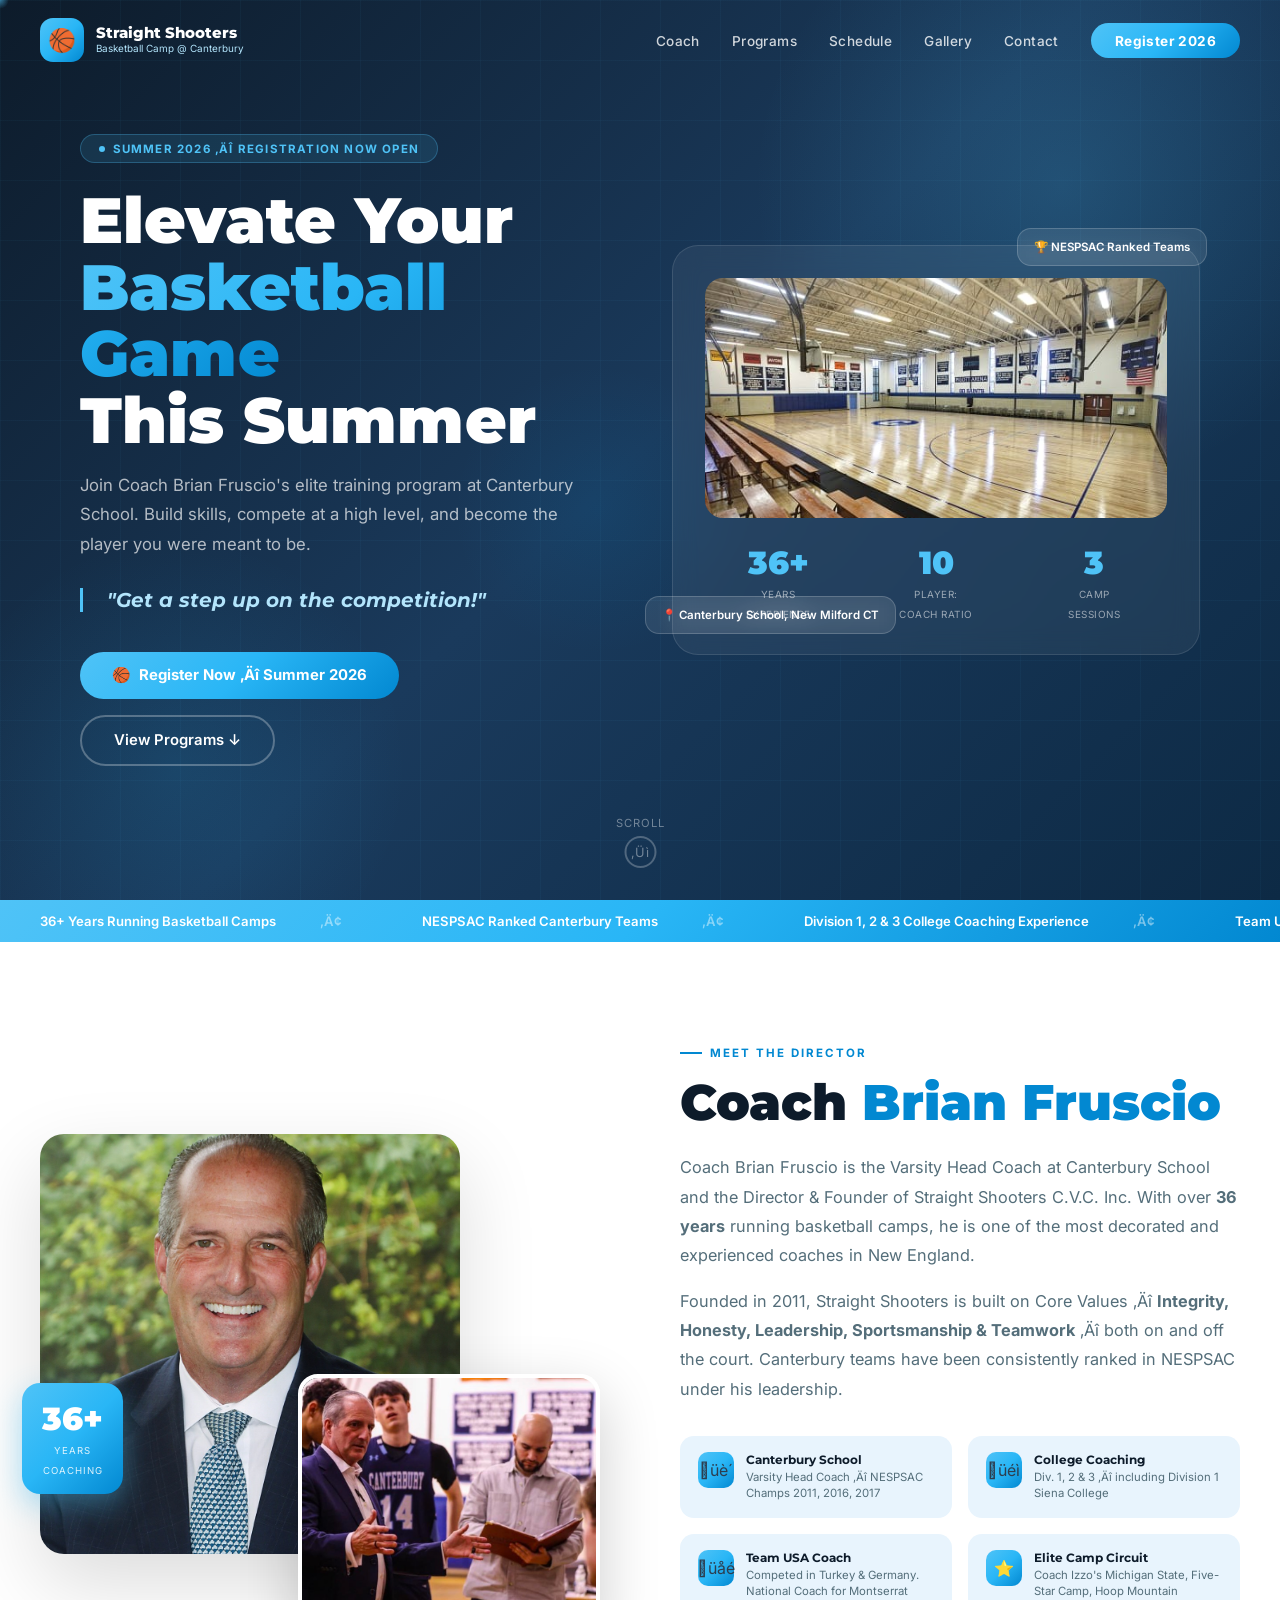
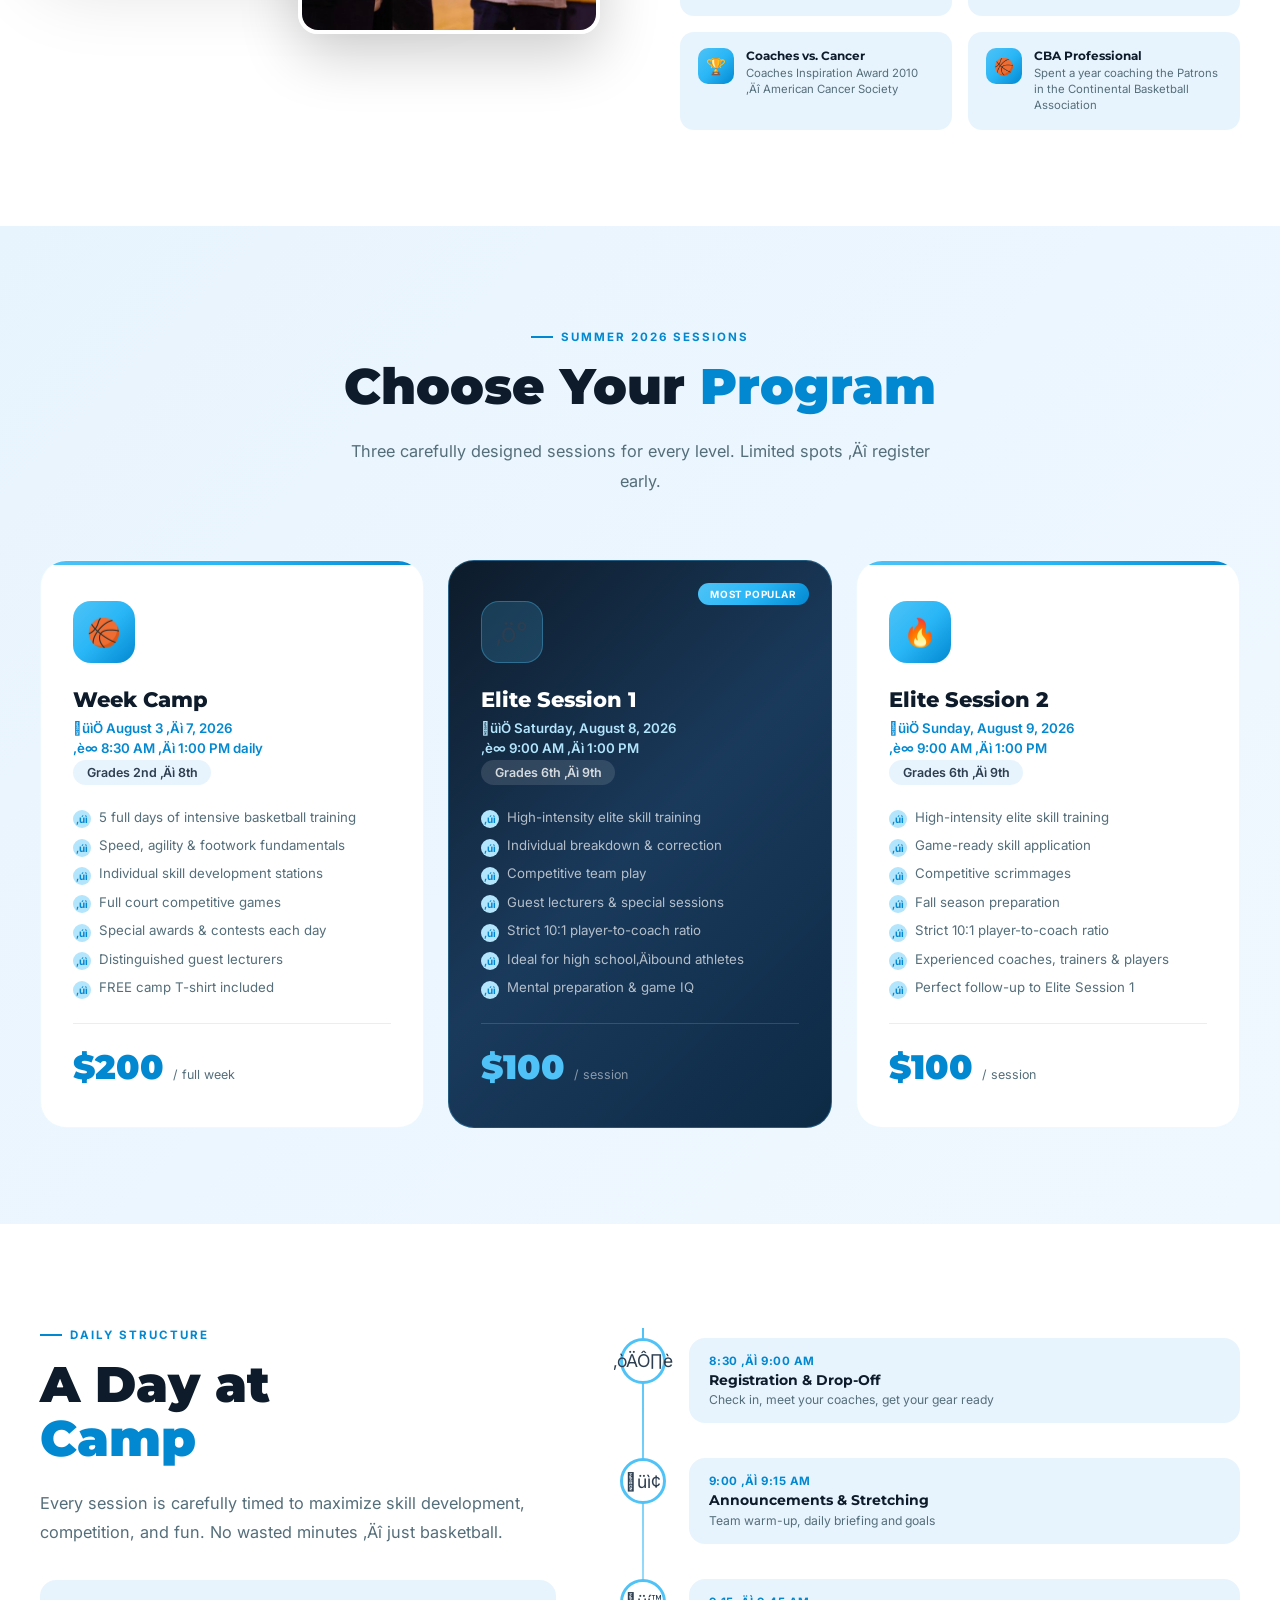
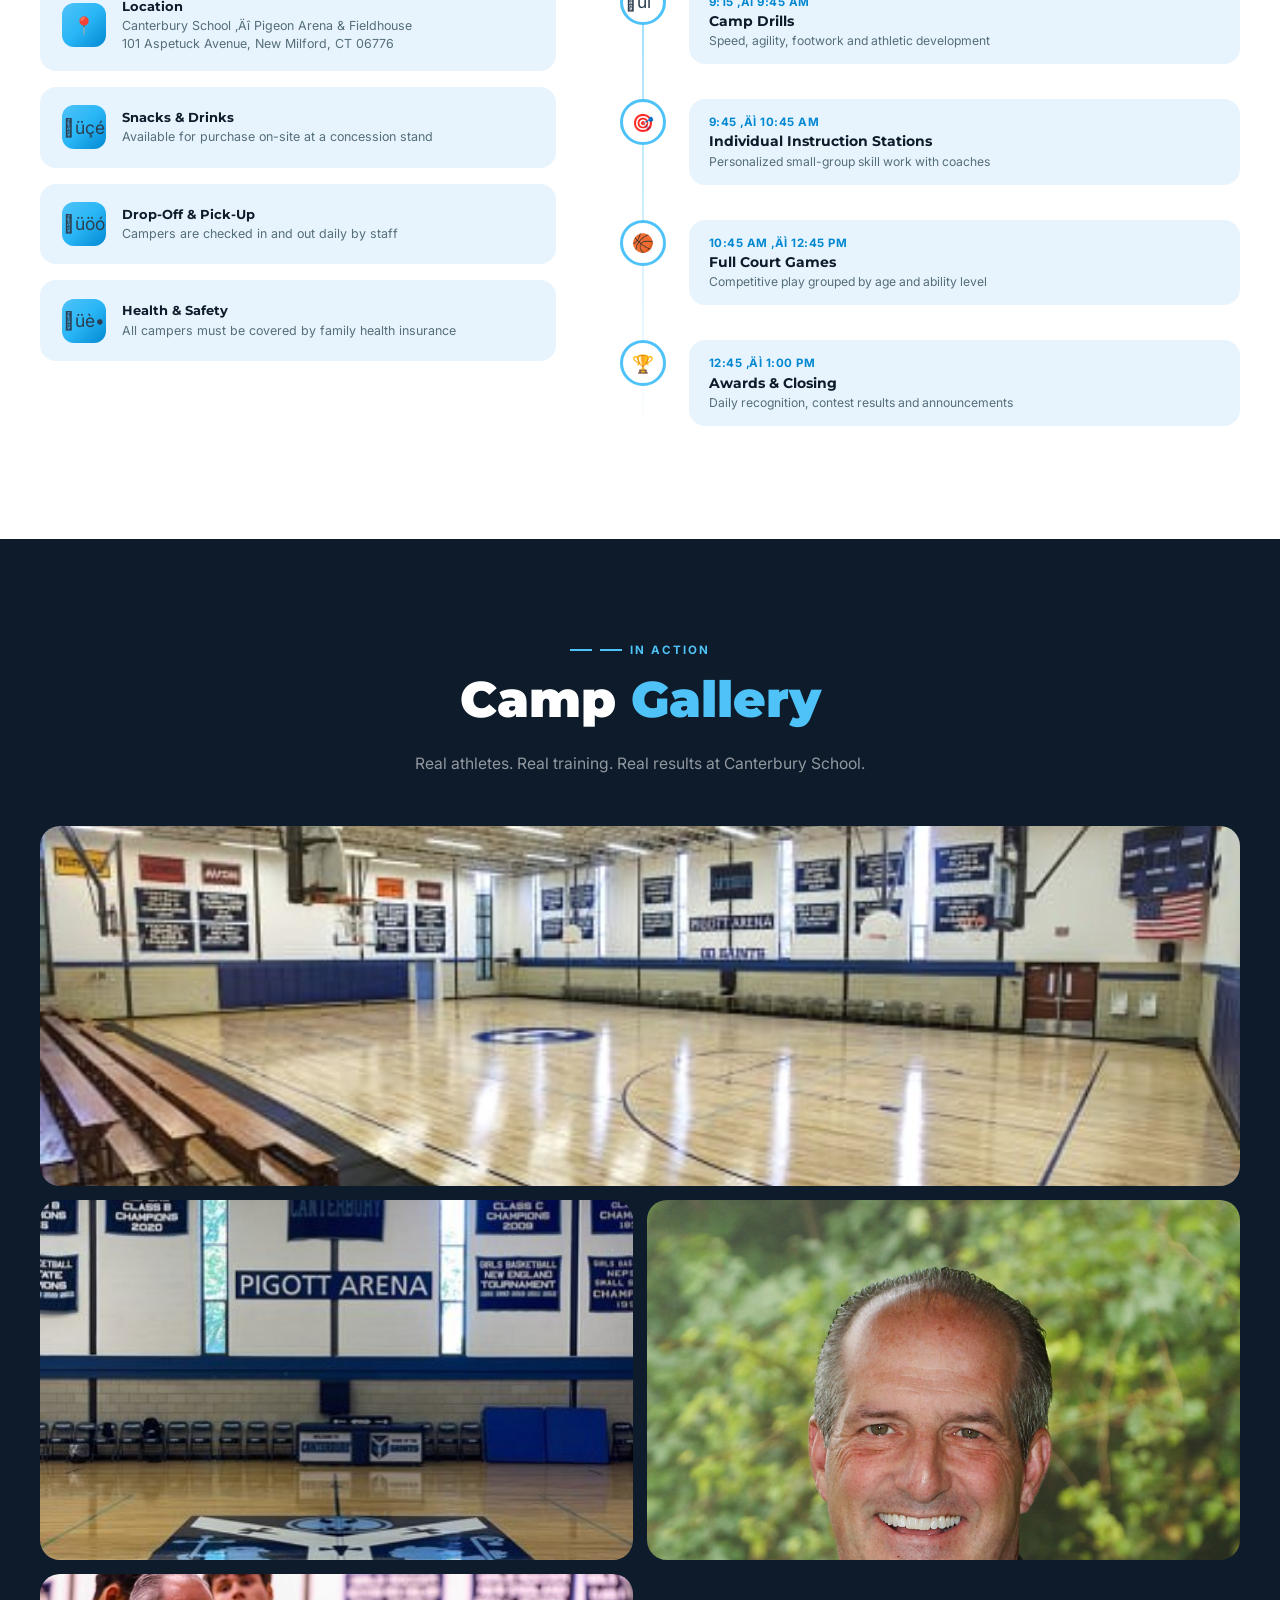
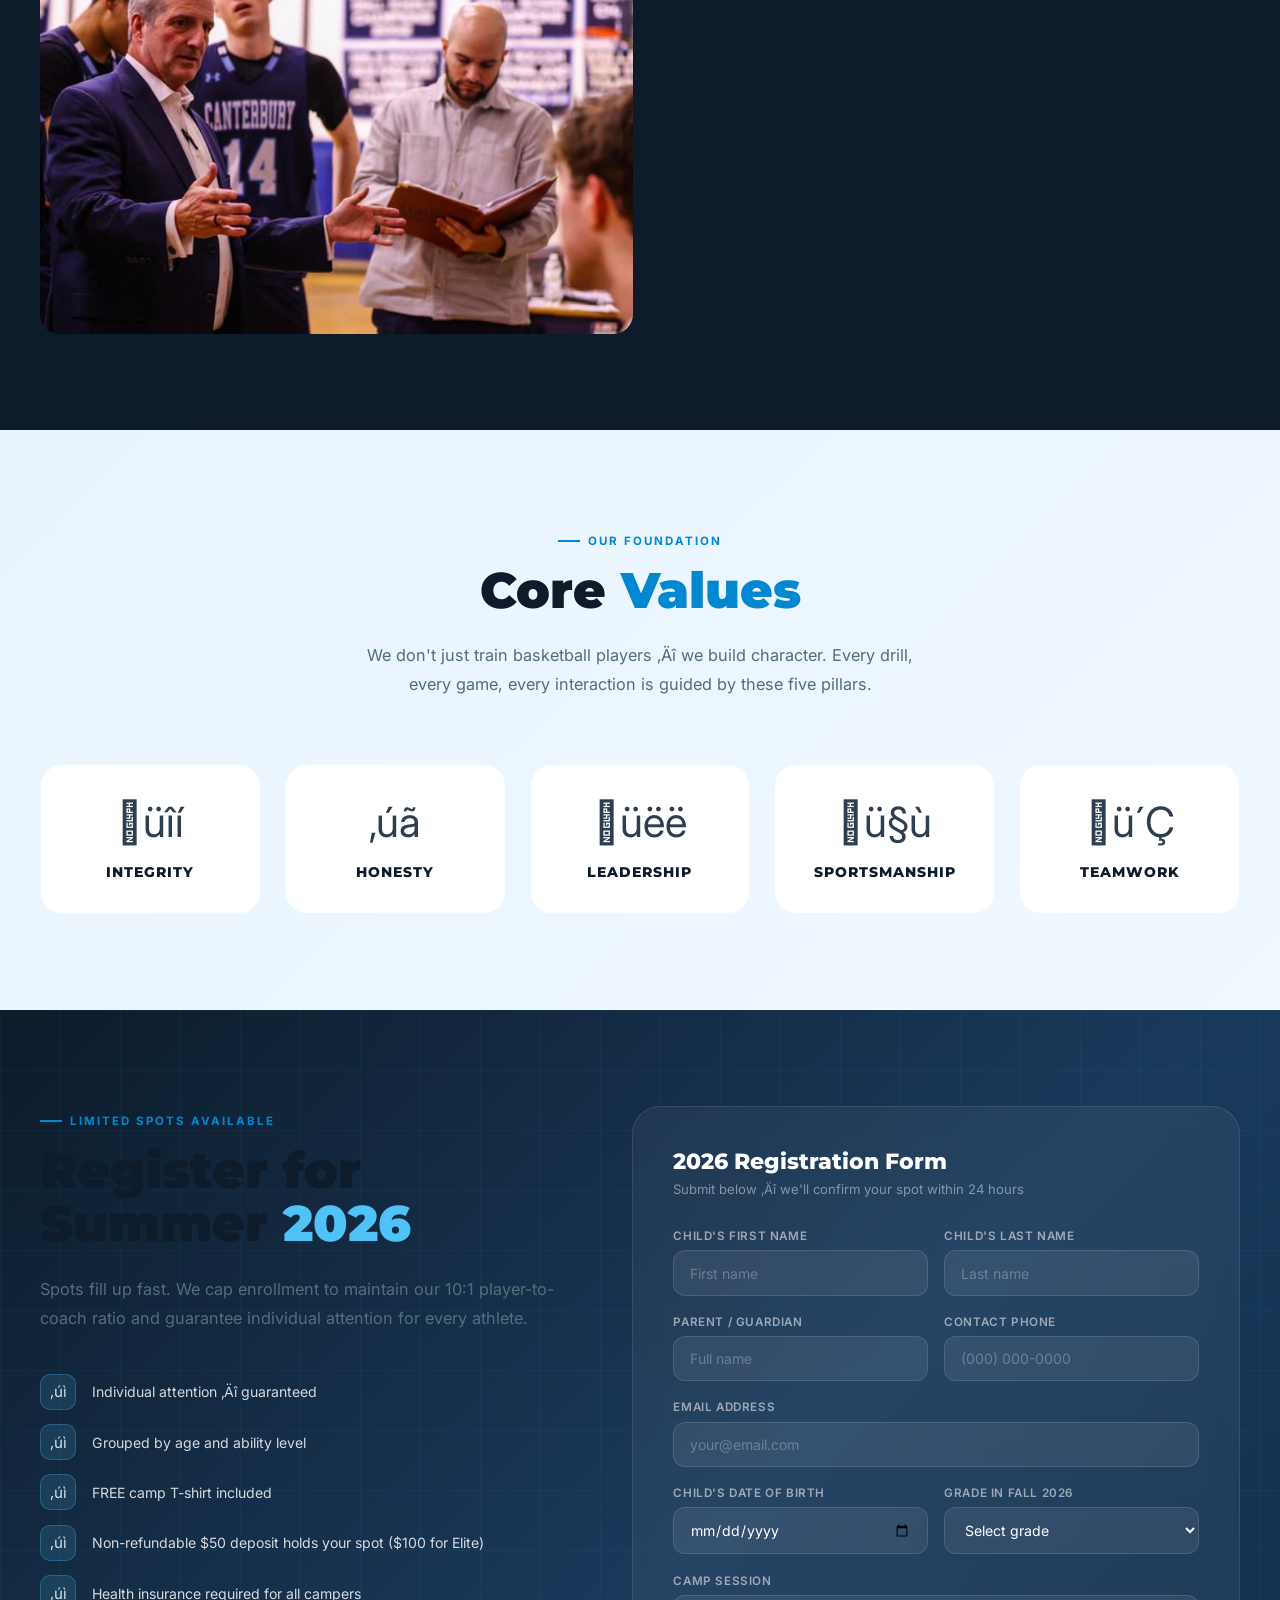
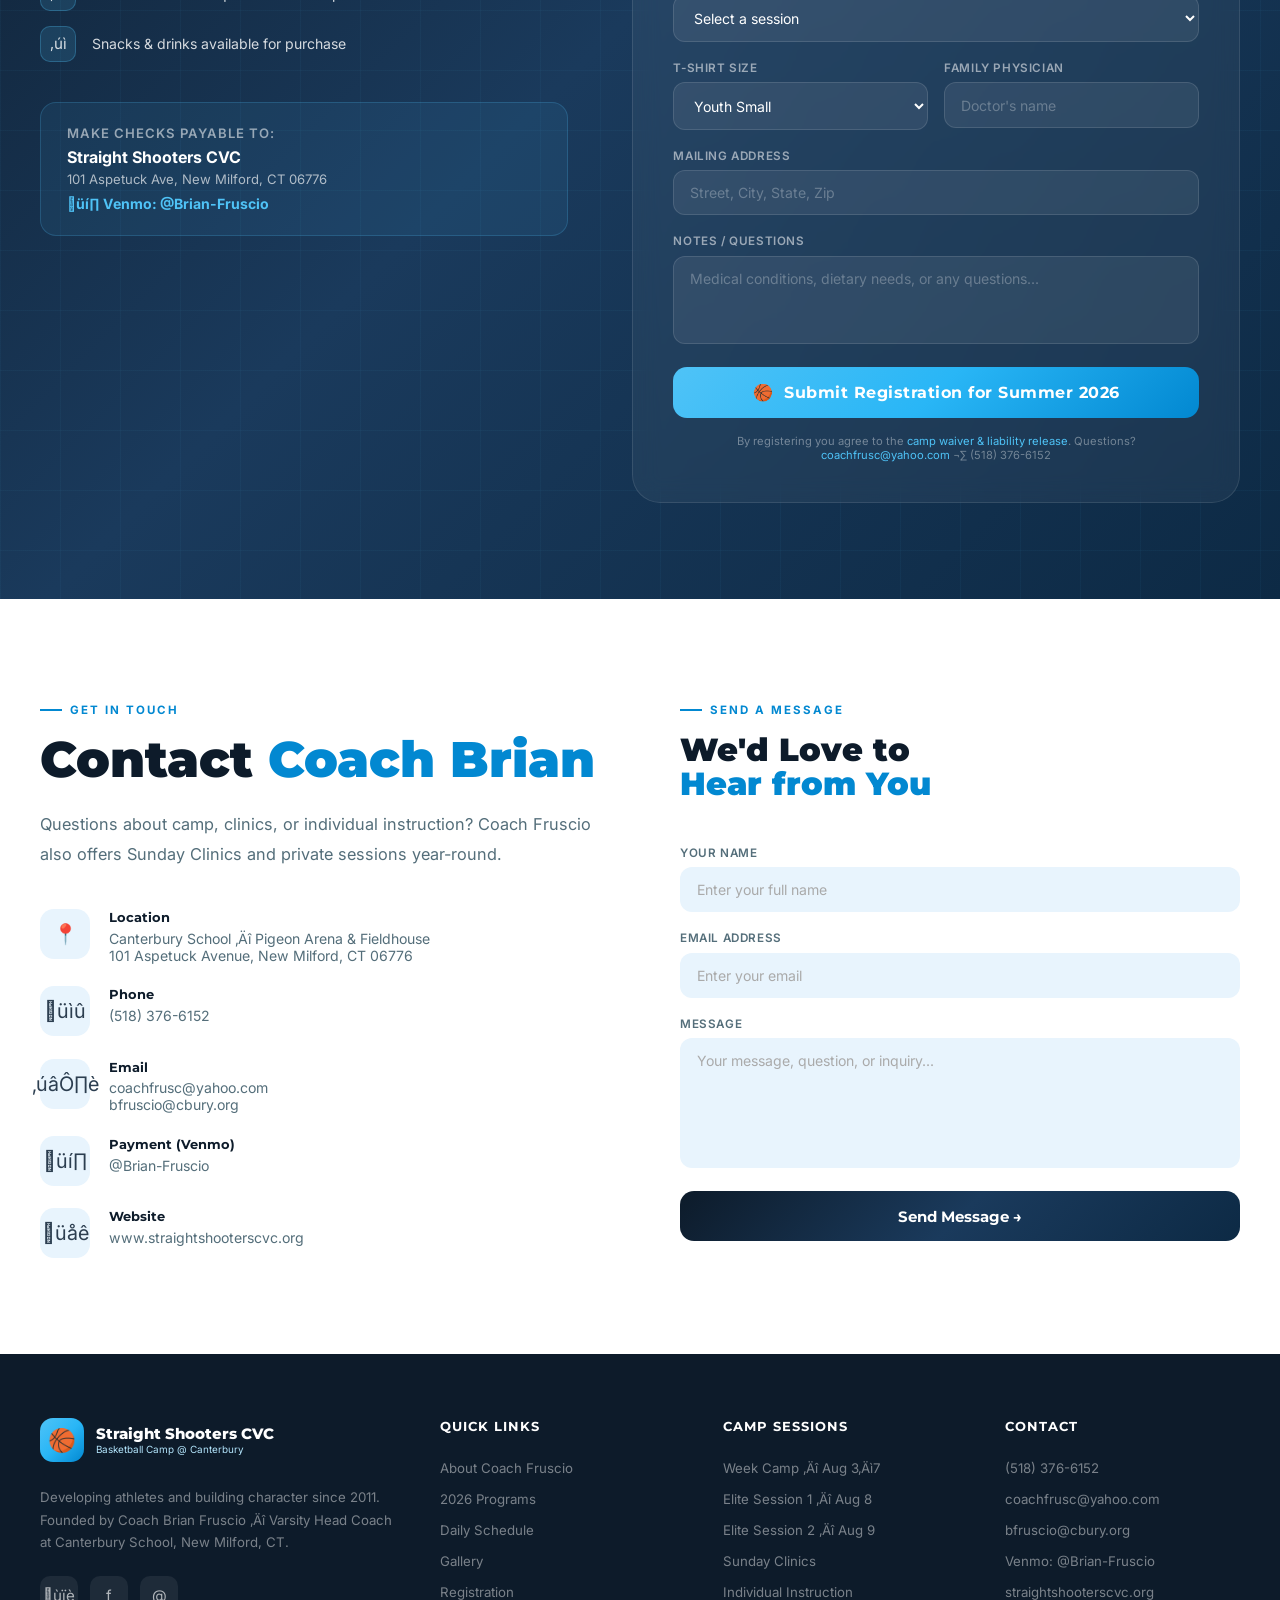
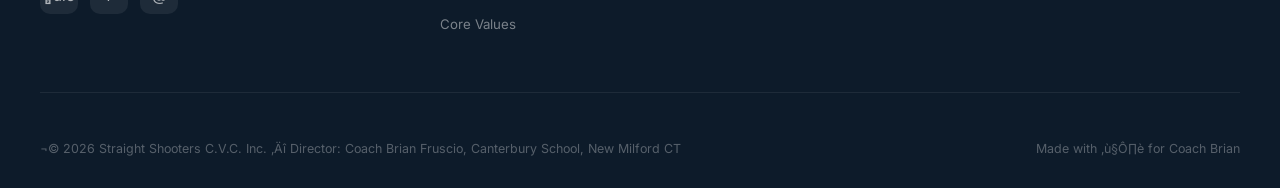
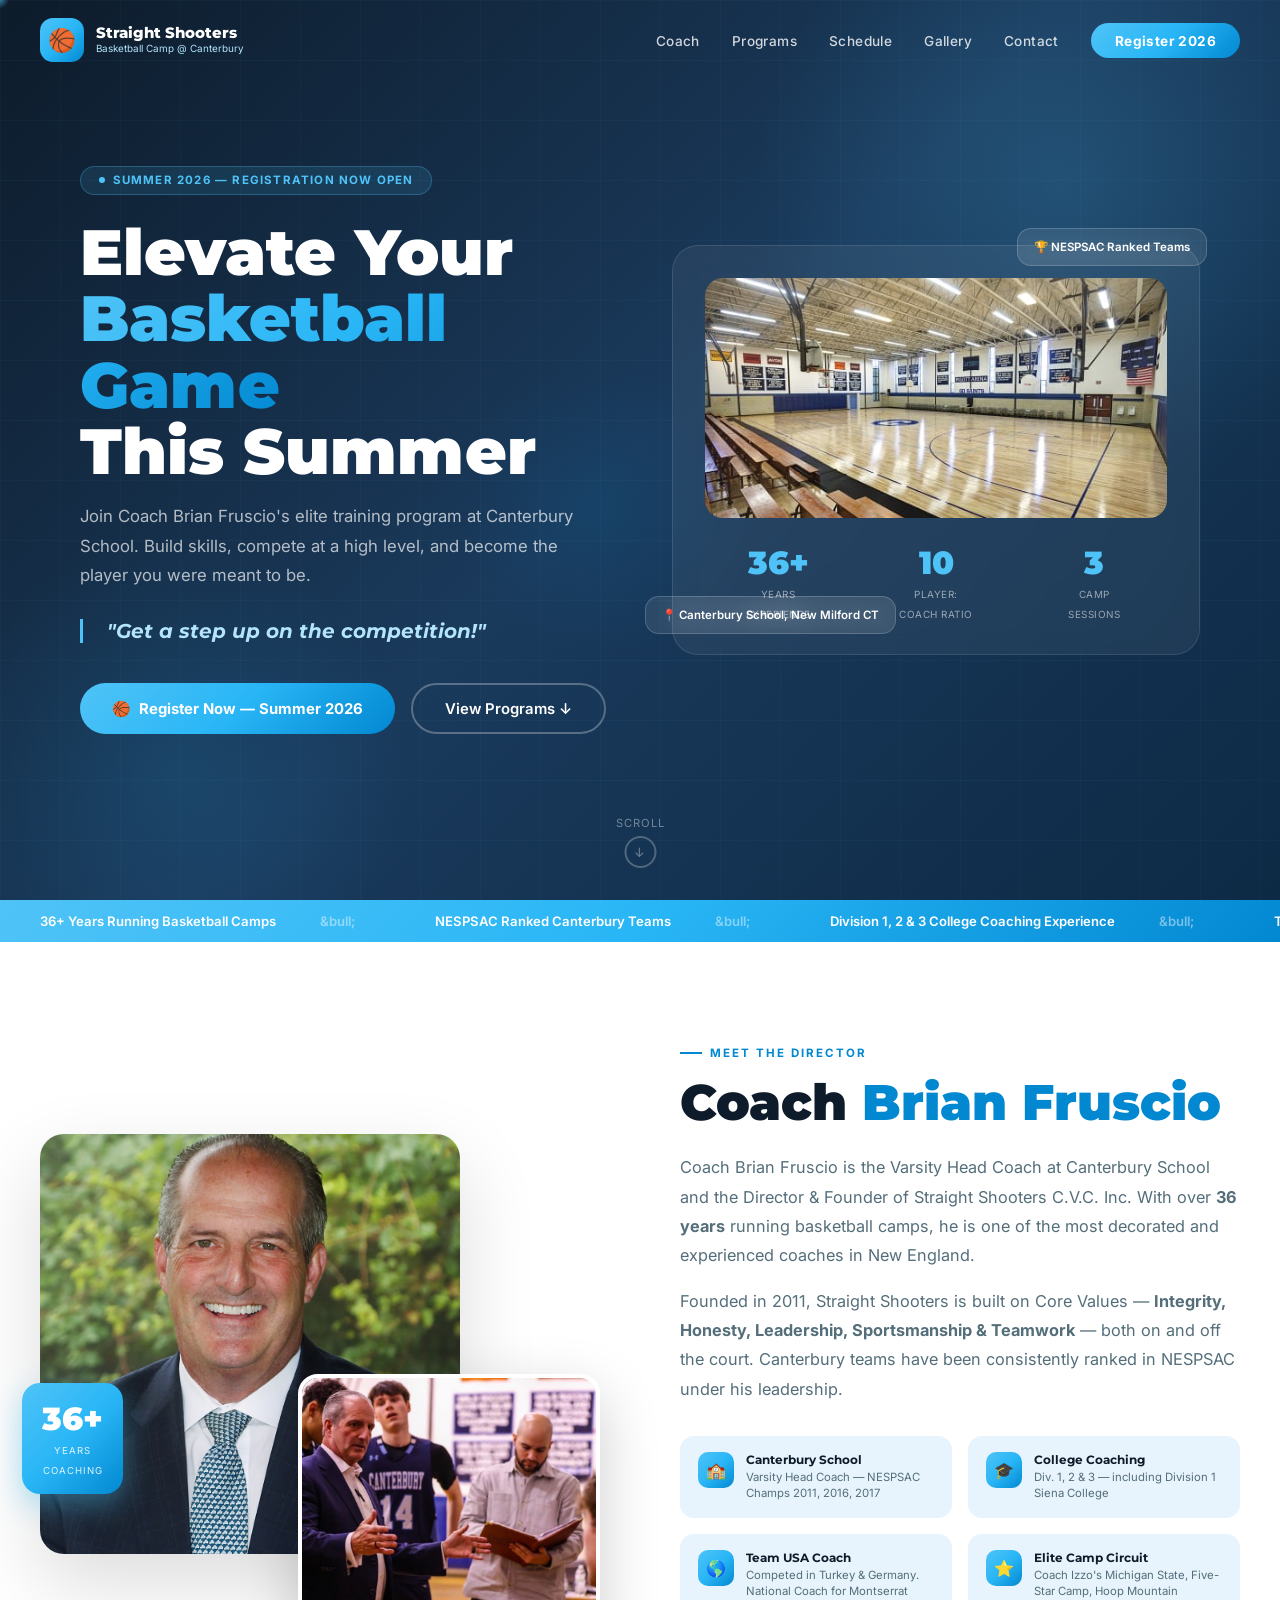
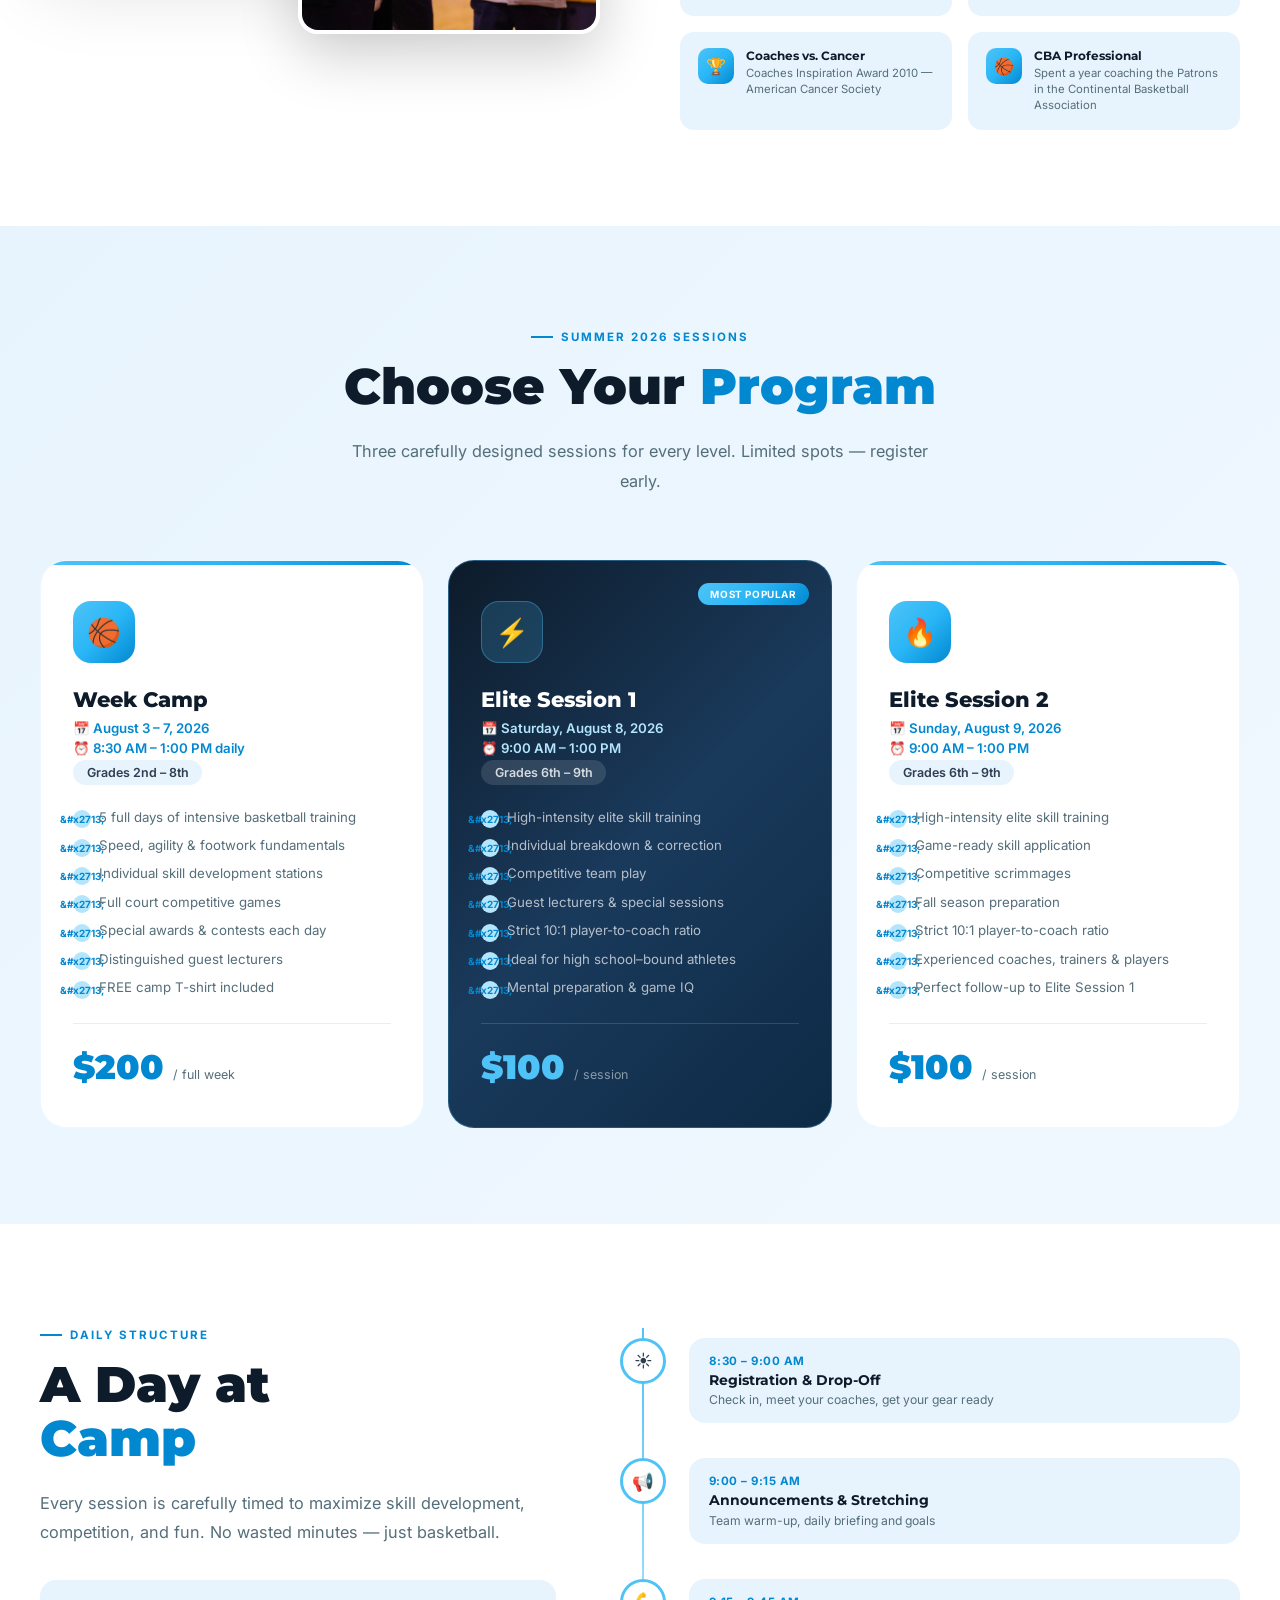
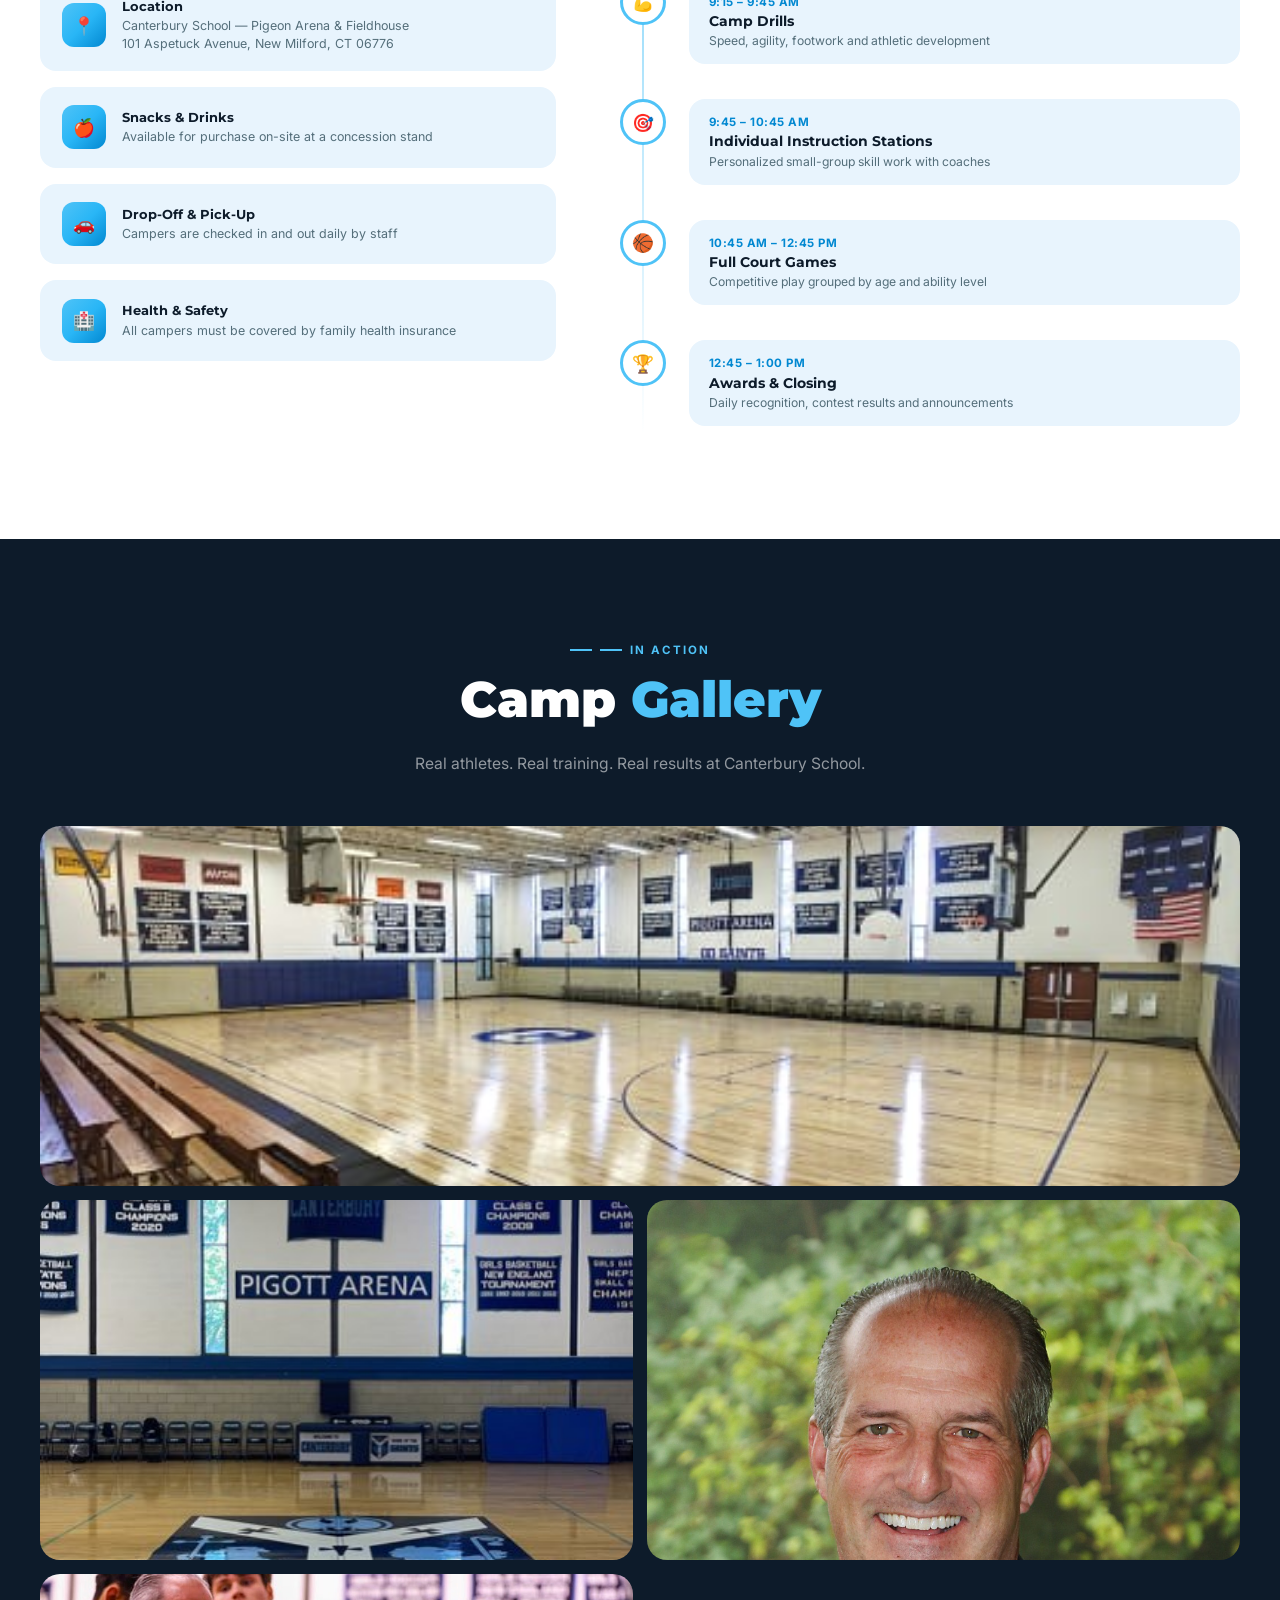
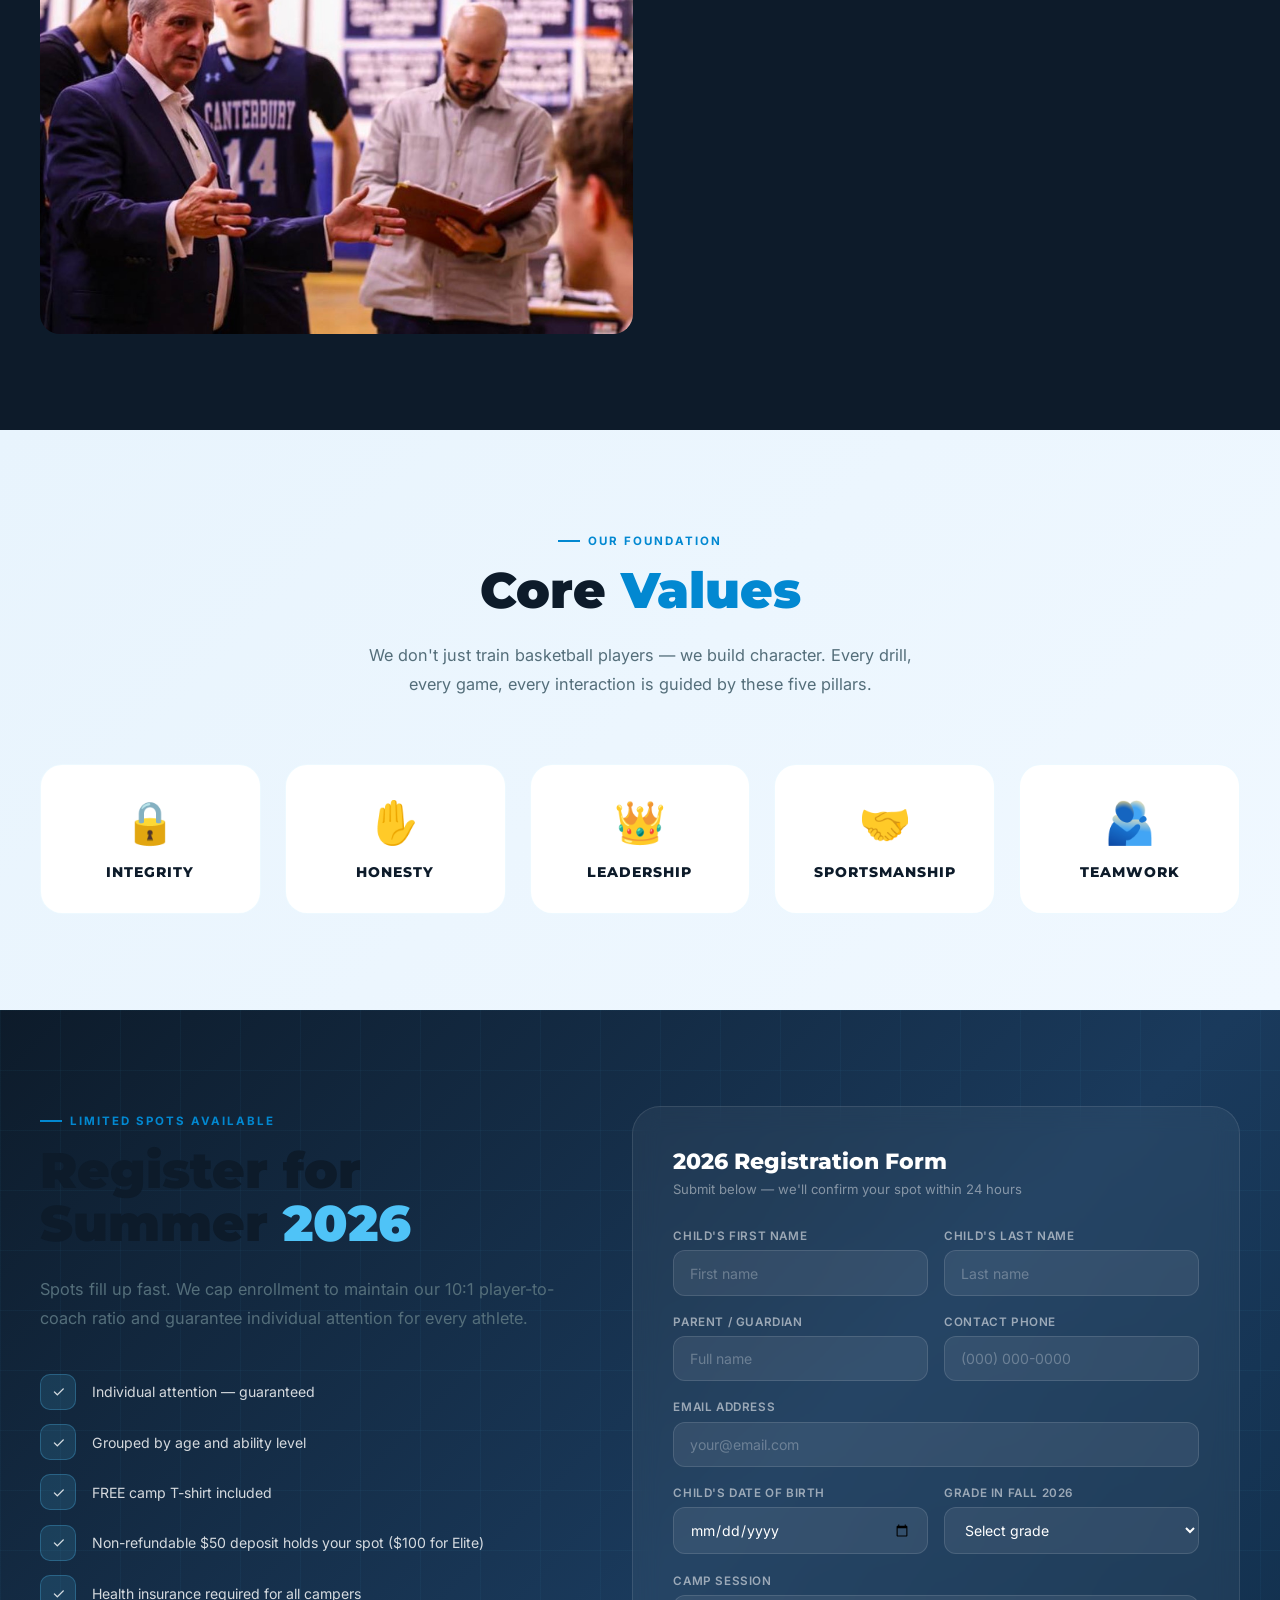
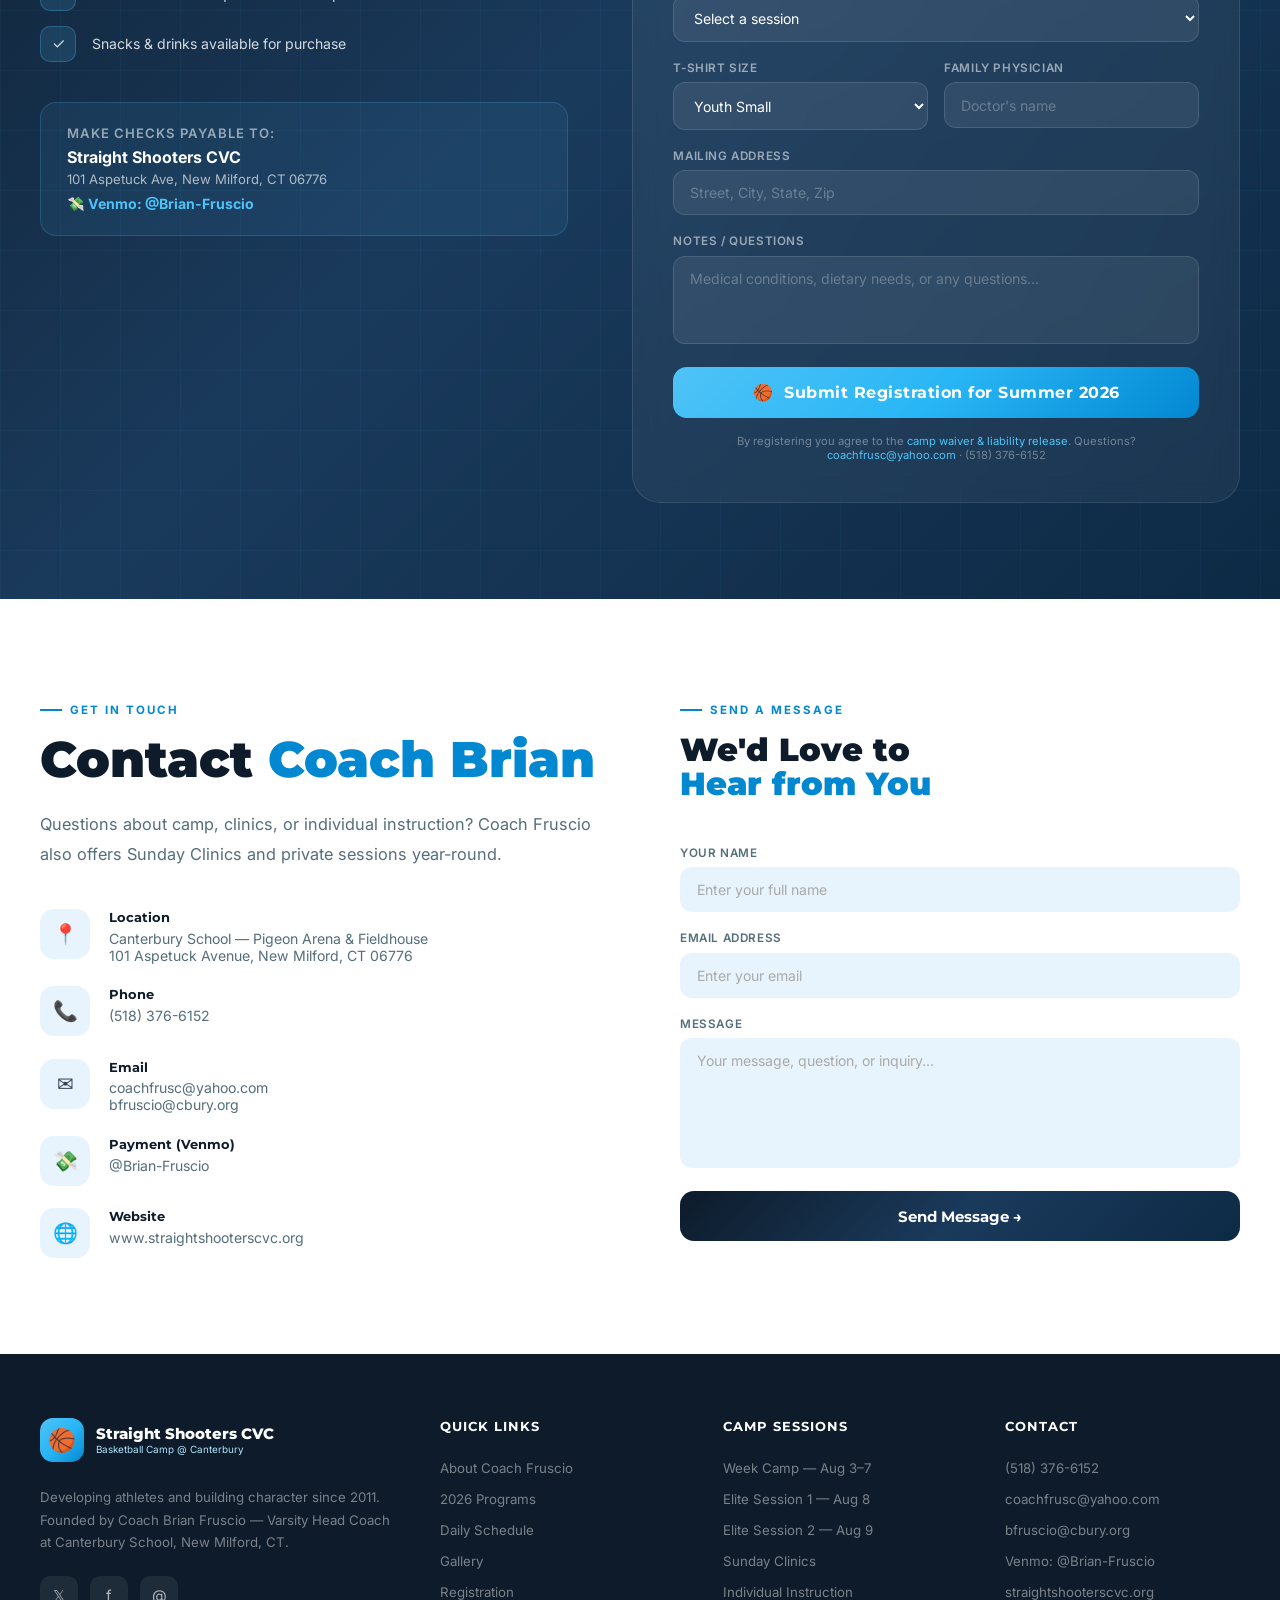
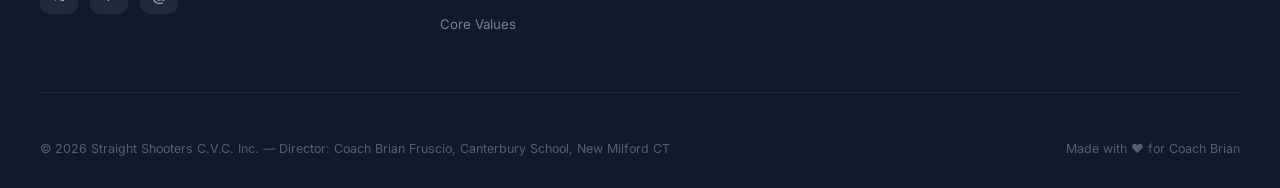
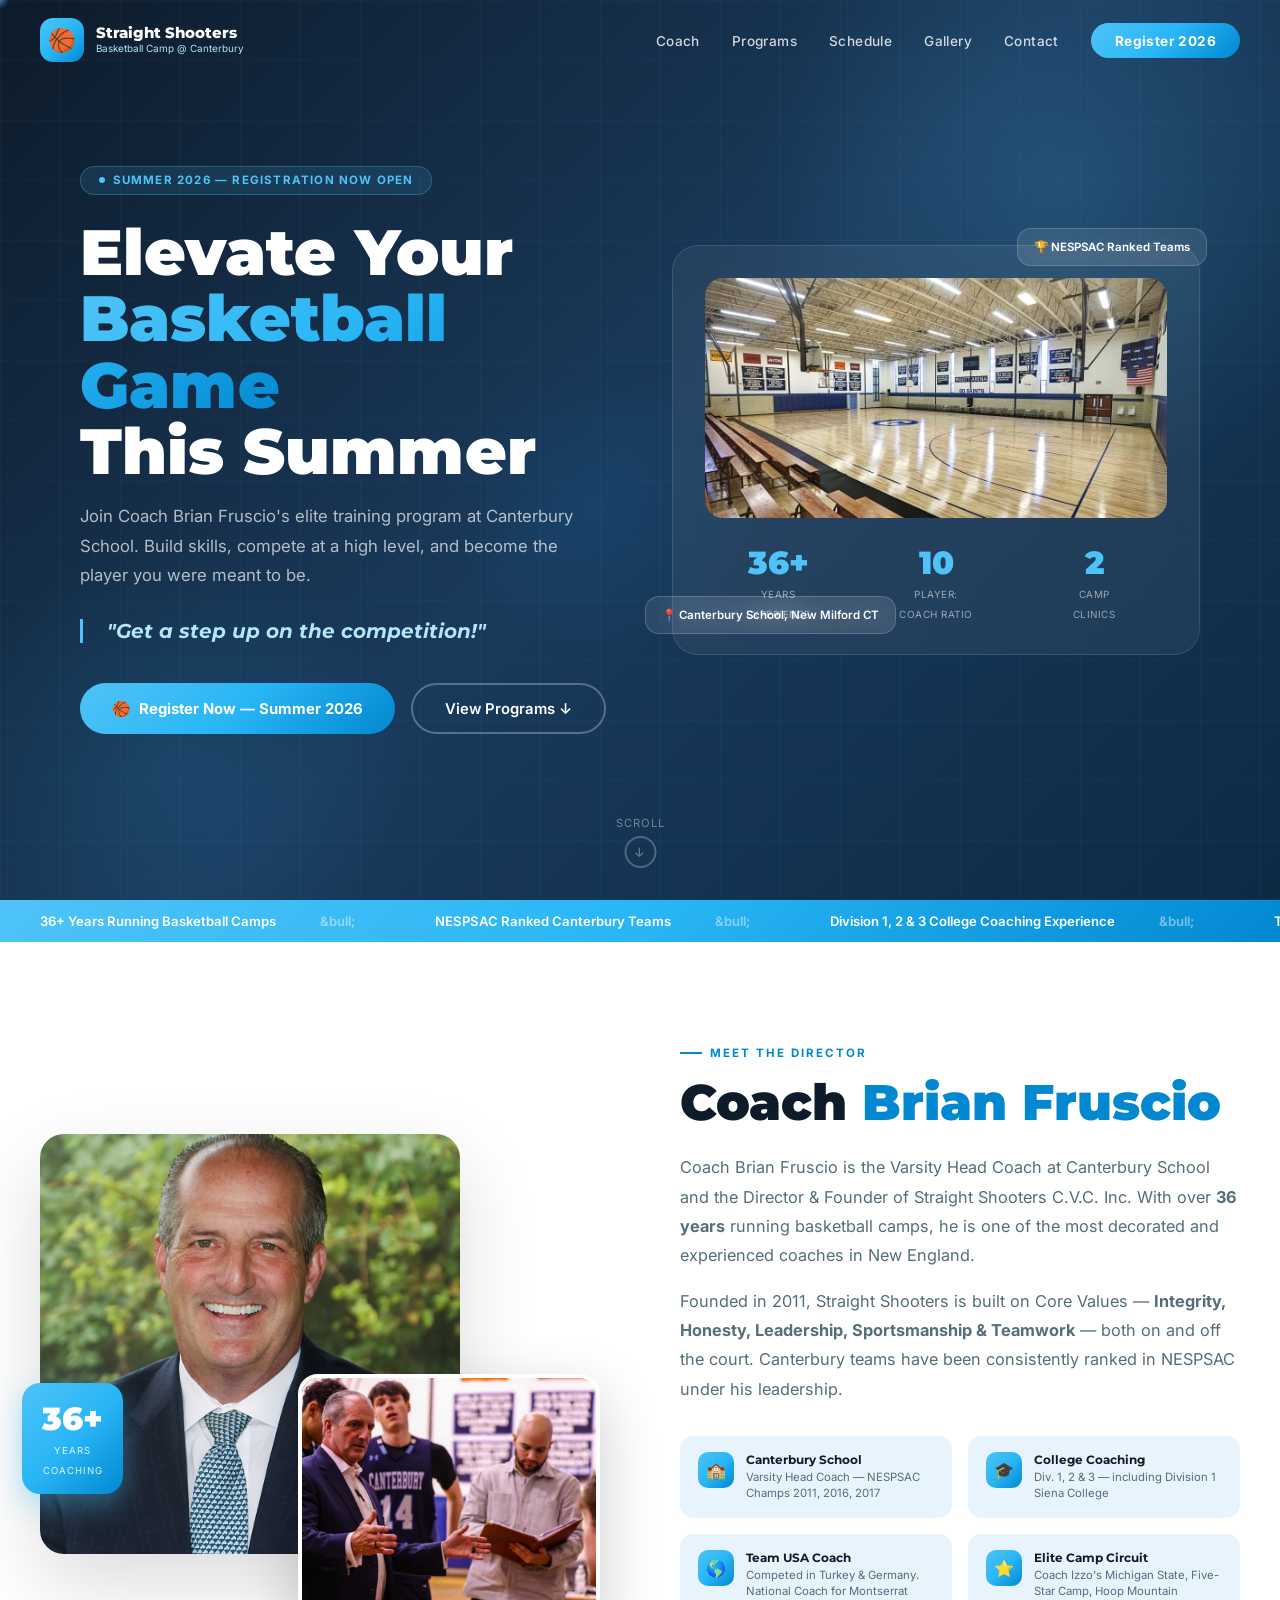
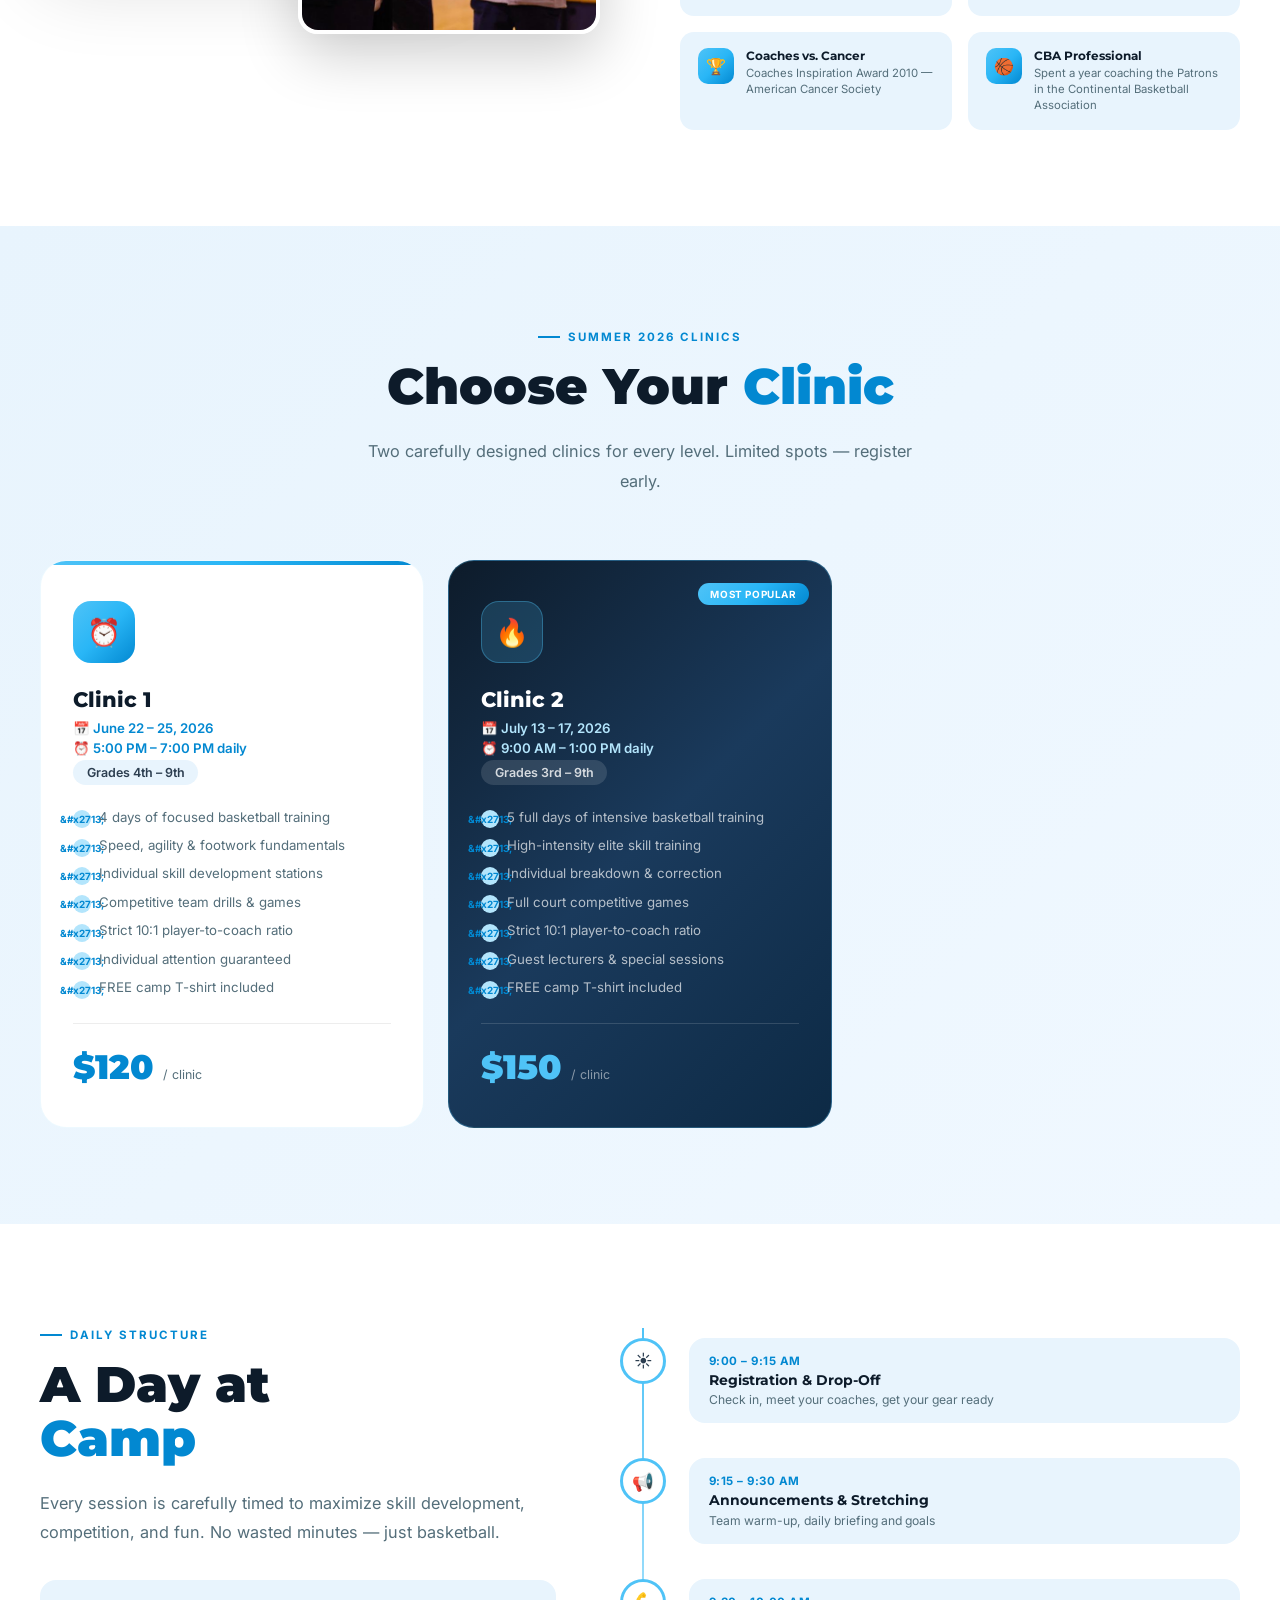
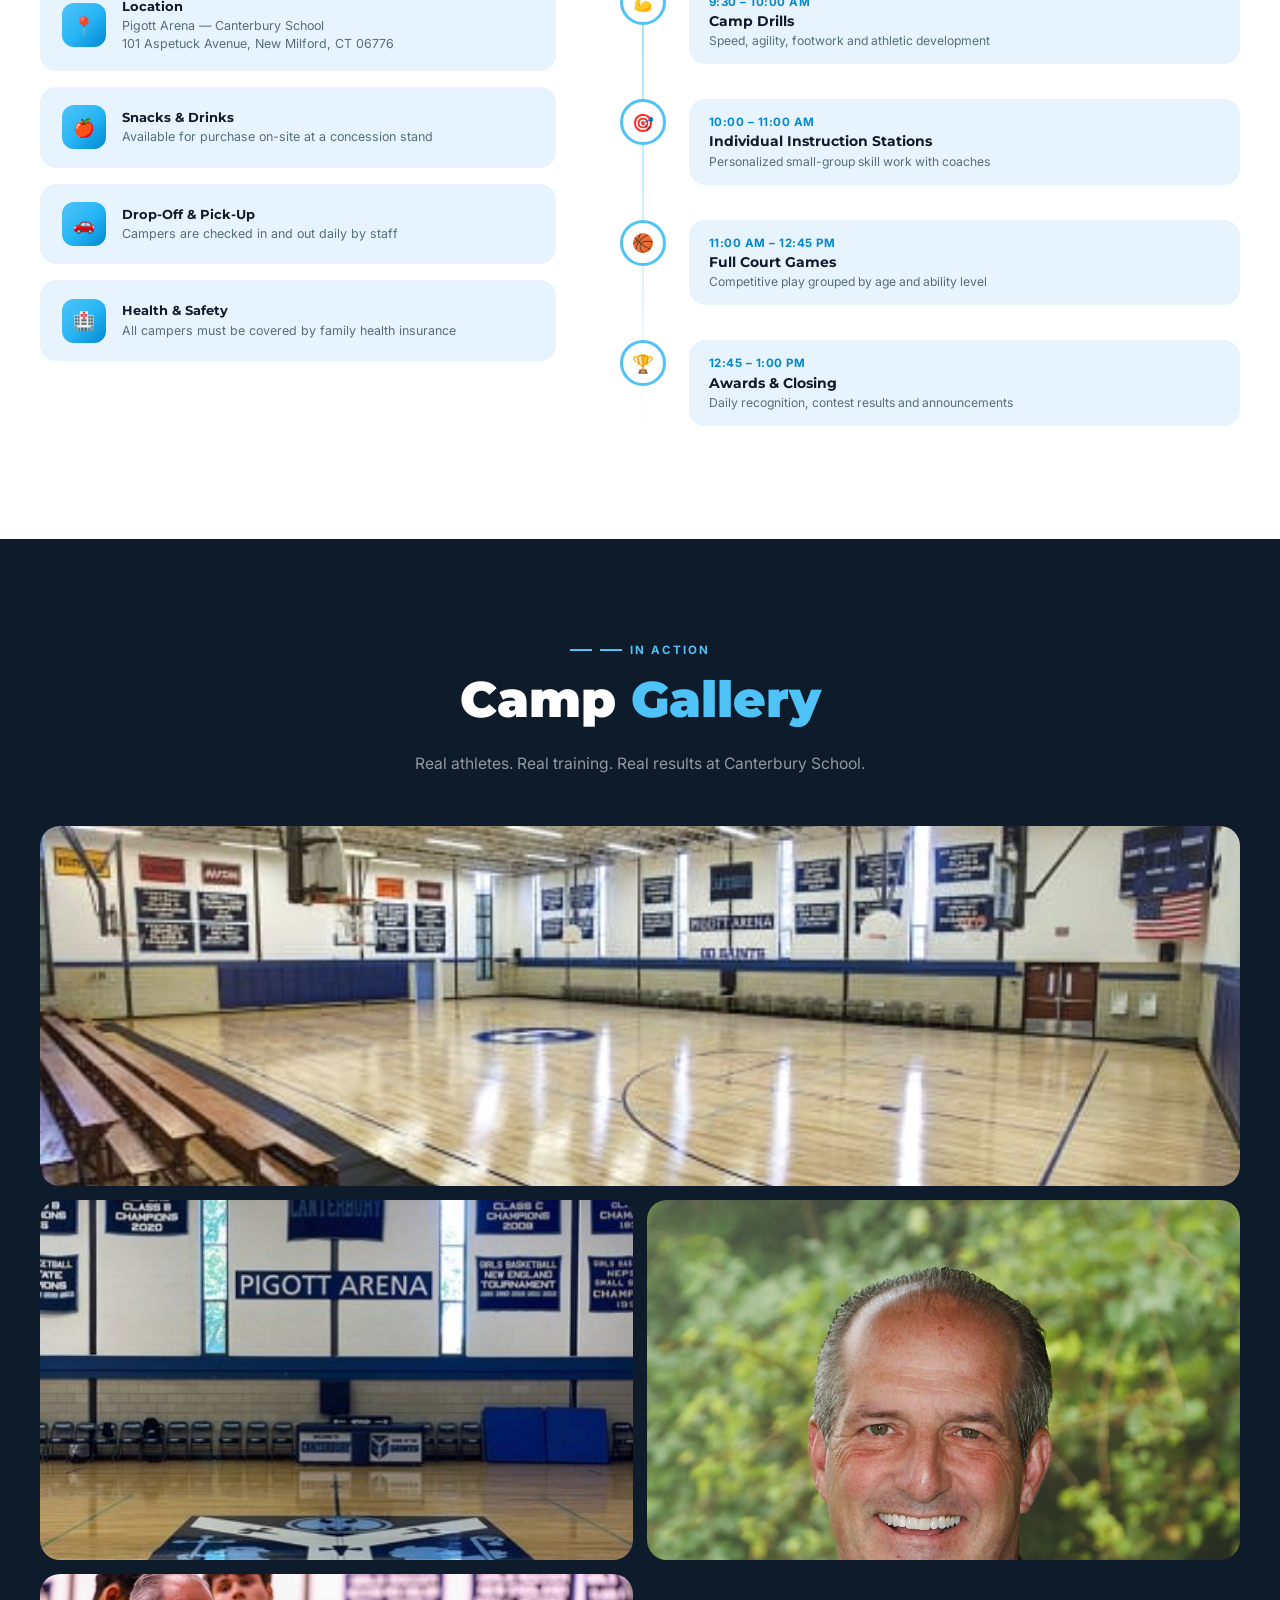
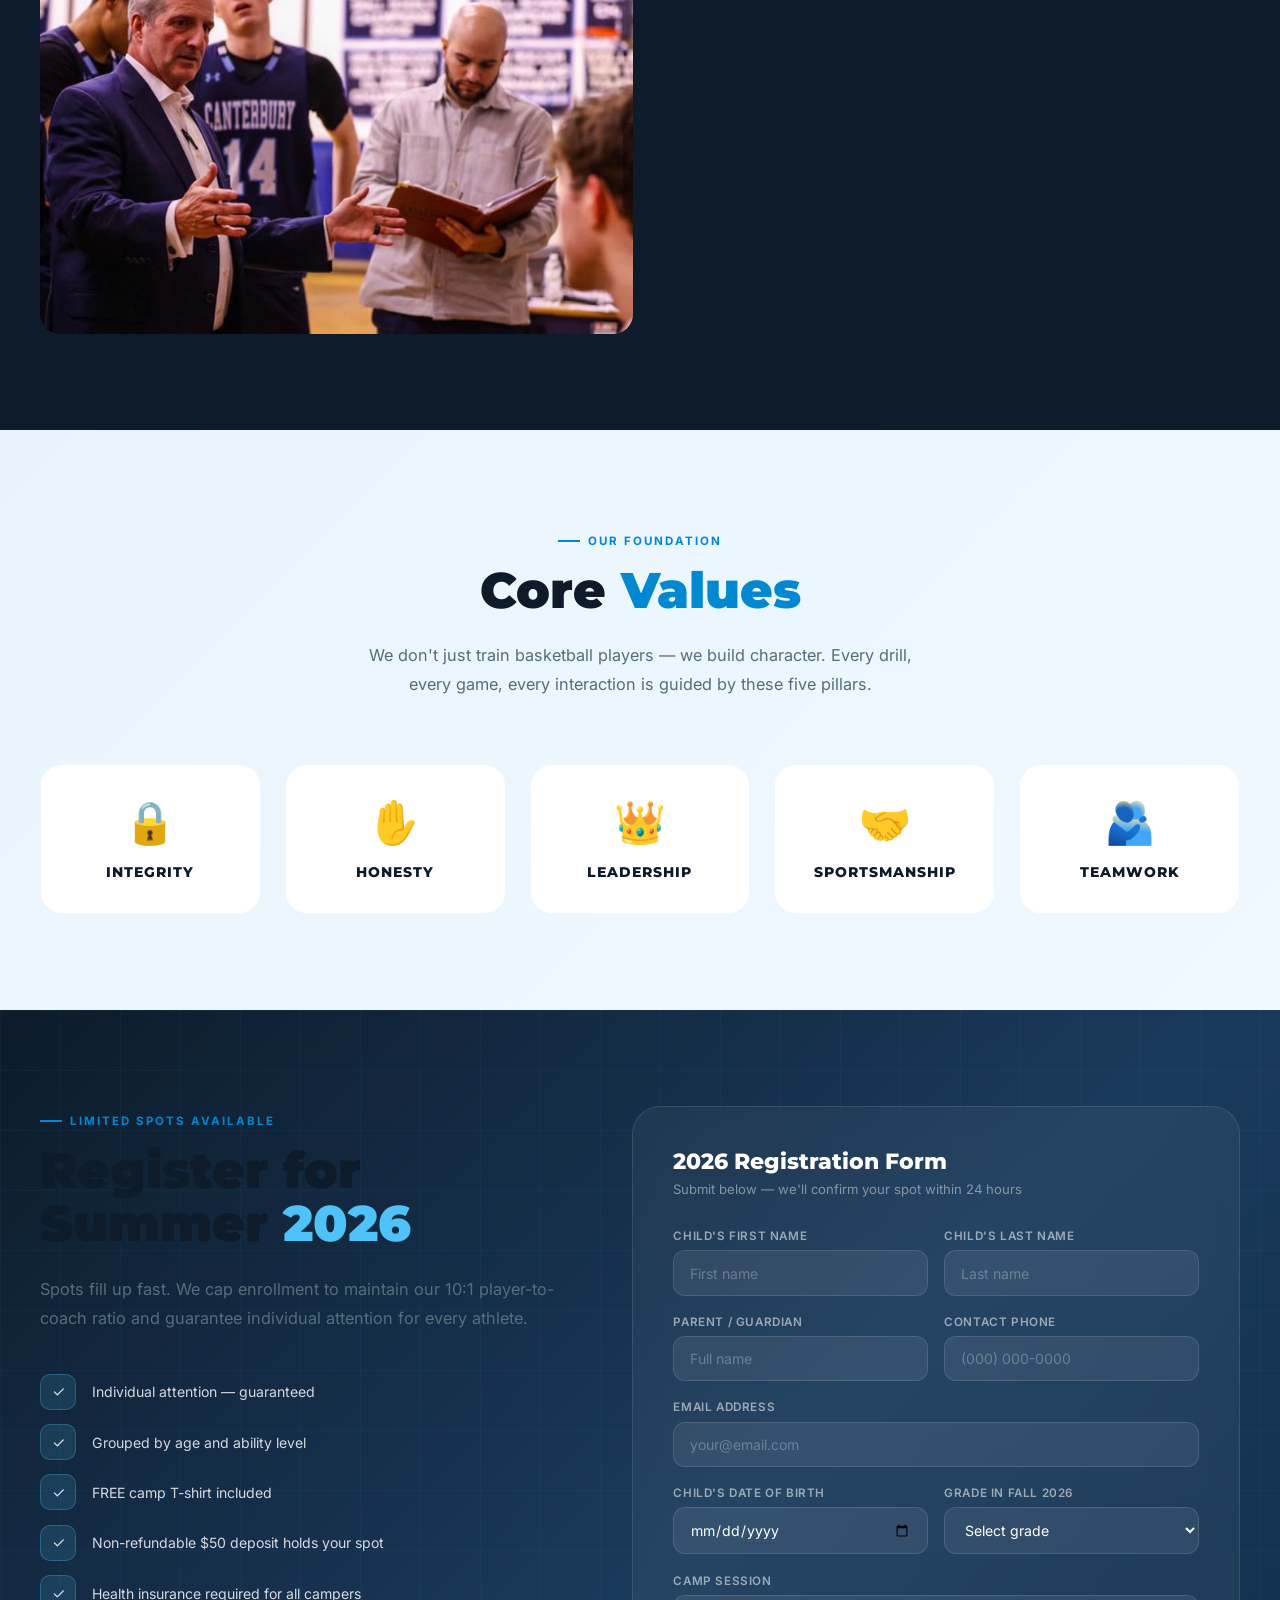
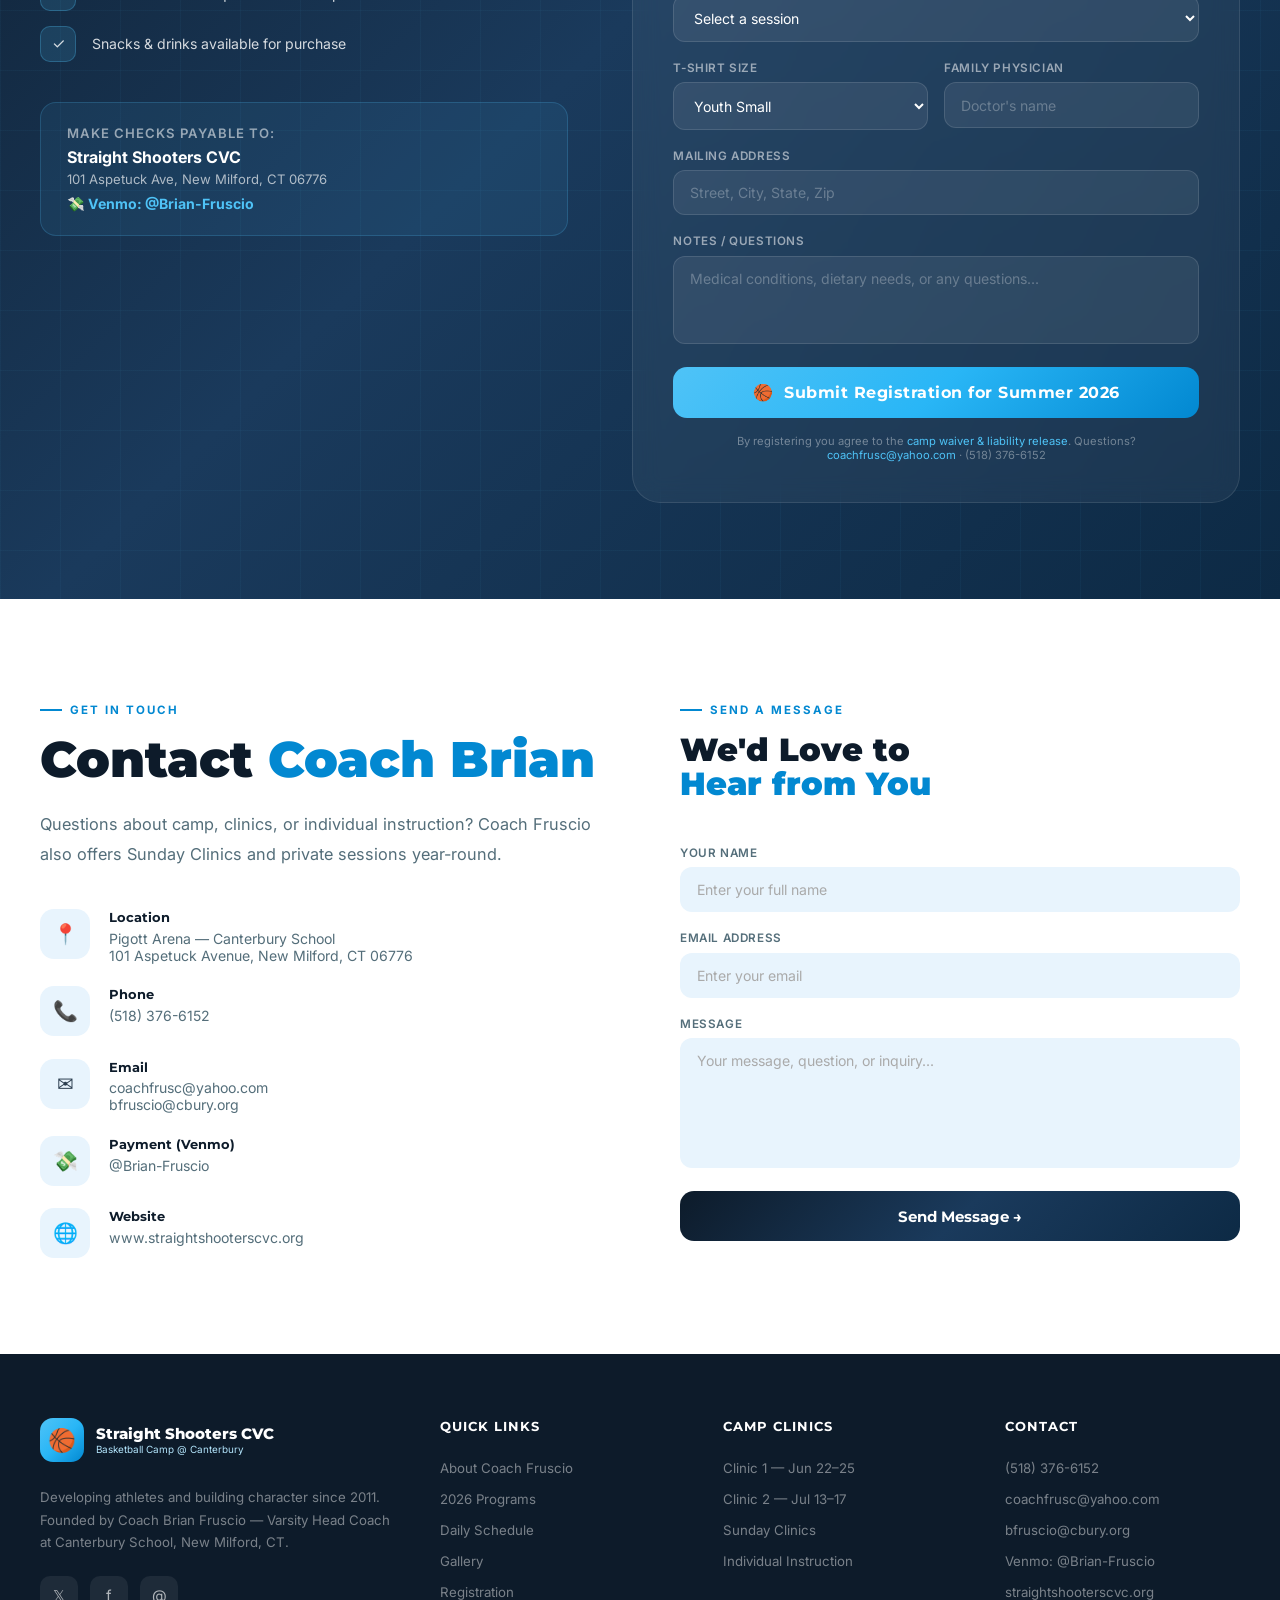
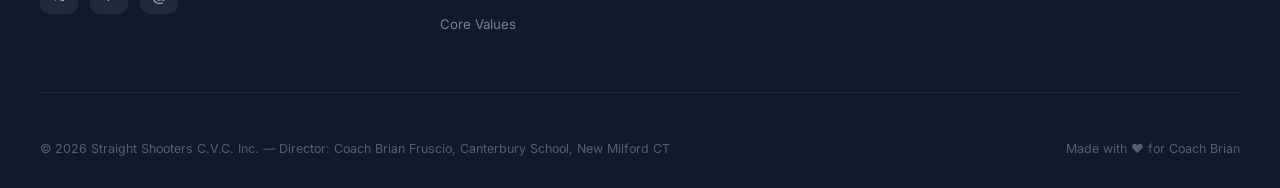
